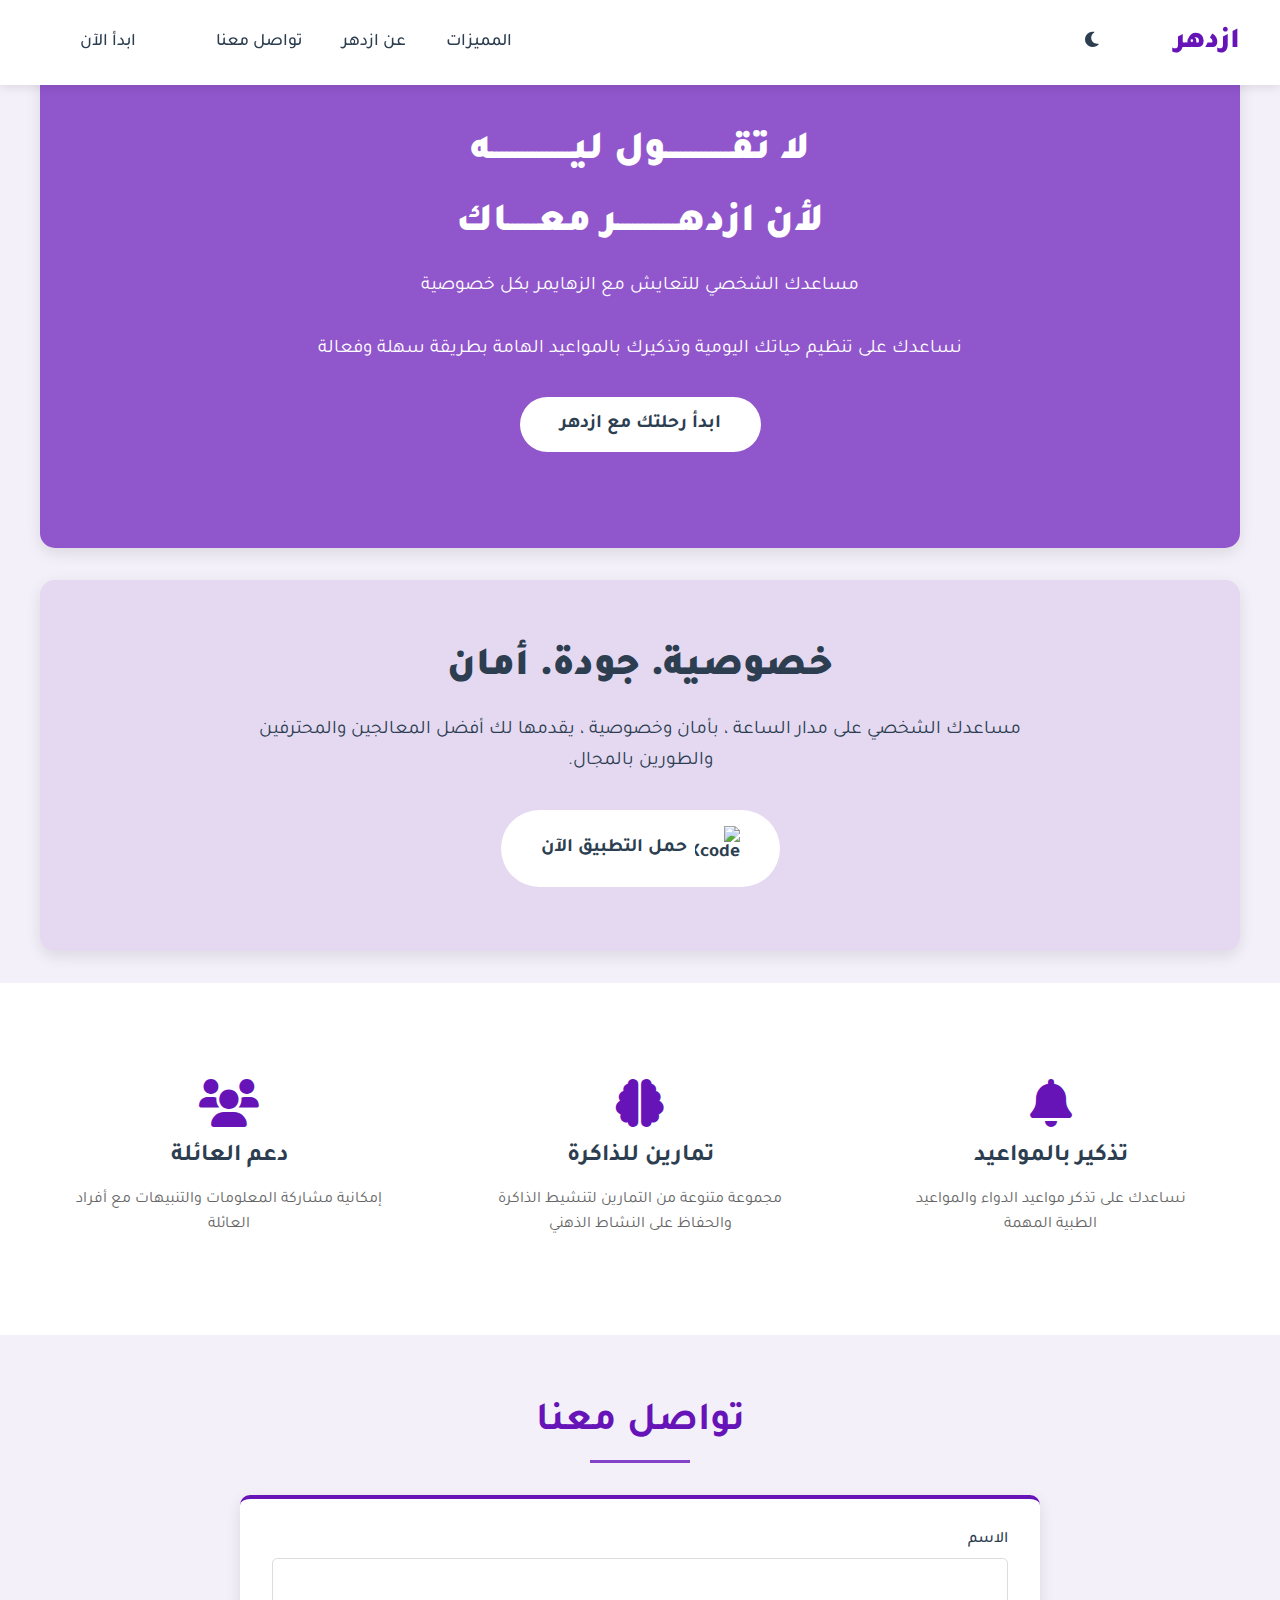
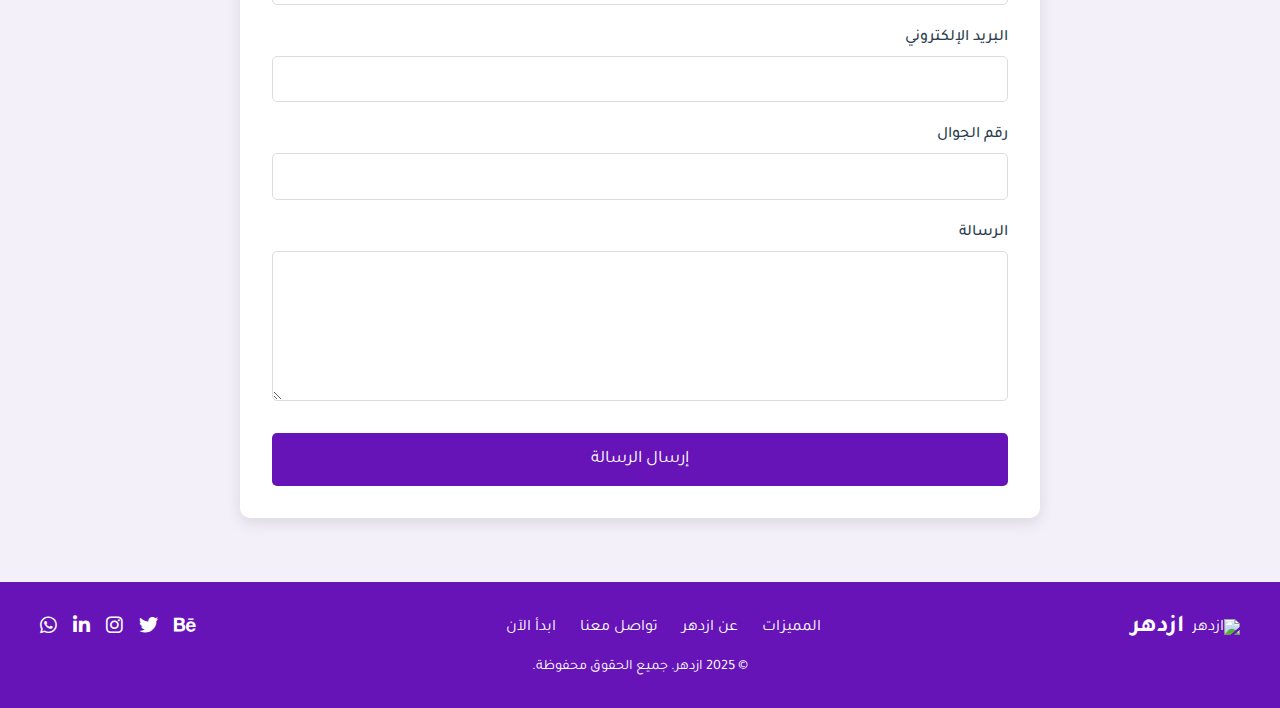
==== home.html @ 0219519a "Update home.html" ====
<!DOCTYPE html>
<html lang="ar" dir="rtl">
<head>
    <meta charset="UTF-8">
    <meta name="viewport" content="width=device-width, initial-scale=1.0">
    <title>ازدهر - مساعد شخصي للأشخاص المصابين بالزهايمر</title>
    <link href="https://fonts.googleapis.com/css2?family=Tajawal:wght@400;500;700;900&display=swap" rel="stylesheet">
    <link rel="stylesheet" href="https://cdnjs.cloudflare.com/ajax/libs/font-awesome/6.0.0/css/all.min.css">
    <style>
        :root {
            --primary-color: #6614b8;
            --secondary-color: #8442c9;
            --tertiary-color: #4b0f8c;
            --text-color: #2C3E50;
            --light-bg: #f4f0f9;
            --white: #FFFFFF;
        }

        [data-theme="dark"] {
            --text-color: #e1e1e1;
            --light-bg: #1a1a1a;
            --white: #2d2d2d;
        }

        [data-theme="dark"] .hero {
            color: #FFFFFF;
        }

        [data-theme="dark"] .hero h1,
        [data-theme="dark"] .hero p {
            color: #FFFFFF;
        }

        [data-theme="dark"] .hero .cta-button {
            background: #FFFFFF;
            color: var(--primary-color);
        }

        [data-theme="dark"] .hero .cta-button:hover {
            background: var(--primary-color);
            color: #FFFFFF;
        }

        * {
            margin: 0;
            padding: 0;
            box-sizing: border-box;
            font-family: 'Tajawal', sans-serif;
        }

        body {
            background-color: var(--light-bg);
            color: var(--text-color);
        }

        .navbar {
            background: var(--white);
            padding: 1rem 2rem;
            box-shadow: 0 2px 10px rgba(0,0,0,0.1);
            position: fixed;
            width: 100%;
            top: 0;
            z-index: 1000;
        }

        .nav-content {
            max-width: 1200px;
            margin: 0 auto;
            display: flex;
            justify-content: space-between;
            align-items: center;
            gap: 2rem;
        }

        .logo {
            font-size: 1.8rem;
            font-weight: 900;
            color: var(--primary-color);
        }

        .nav-links {
            display: flex;
            align-items: center;
            gap: 2.5rem;
            margin-right: auto; /* يدفع العناصر للجهة اليمنى */
        }

        .nav-links a {
            color: var(--text-color);
            text-decoration: none;
            font-weight: 500;
            font-size: 1.1rem;
            transition: color 0.3s ease;
        }

        .nav-links a:hover {
            color: var(--primary-color);
        }

        .hero {
            margin-top: 80px;
            background: linear-gradient(rgba(102, 20, 184, 0.7), rgba(102, 20, 184, 0.7)), url('https://qafilah.com/ar/wp-content/uploads/2015/11/aziz-bagshi-9.jpg'); /* استبدل الرابط برابط الصورة المناسبة */
            background-size: cover;
            background-position: center;
            padding: 6rem 2rem;
            text-align: center;
            color: var(--white);
            border-radius: 15px;
            box-shadow: 0 5px 15px rgba(0, 0, 0, 0.1);
            max-width: 1200px; /* تم تغييرها من 800px */
            margin: 2rem auto;
        }

        .hero-content {
            max-width: 800px;
            margin: 0 auto;
        }

        .hero h1 {
            font-size: 2.5rem;
            font-weight: 900;
            margin-bottom: 1.5rem;
        }

        .hero p {
            font-size: 1.2rem;
            margin-bottom: 2rem;
            line-height: 1.6;
        }

        .cta-button {
            background: var(--white);
            color: var(--primary-color);
            padding: 1rem 2.5rem;
            border-radius: 50px;
            text-decoration: none;
            font-weight: 700;
            font-size: 1.2rem;
            transition: all 0.3s ease;
            display: inline-block;
        }

        .cta-button:hover {
            background: var(--primary-color);
            color: var(--white);
            transform: translateY(-3px);
            box-shadow: 0 5px 15px rgba(102, 20, 184, 0.3);
        }

        .features {
            padding: 4rem 2rem;
            background: var(--white);
        }

        .features-grid {
            max-width: 1200px;
            margin: 0 auto;
            display: grid;
            grid-template-columns: repeat(auto-fit, minmax(300px, 1fr));
            gap: 2rem;
        }

        .feature-card {
            text-align: center;
            padding: 2rem;
            border-radius: 10px;
            transition: all 0.3s ease;
        }

        .feature-card:hover {
            transform: translateY(-5px);
            box-shadow: 0 5px 15px rgba(102, 20, 184, 0.2);
        }

        .feature-card i {
            font-size: 3rem;
            color: var(--primary-color);
            margin-bottom: 1rem;
        }

        .feature-card h3 {
            font-size: 1.5rem;
            margin-bottom: 1rem;
            color: var (--text-color);
        }

        .feature-card p {
            color: #666;
            line-height: 1.6;
        }

        @media (max-width: 768px) {
            .hero h1 {
                font-size: 2.5rem;
            }
            
            .nav-links {
                display: none;
            }
        }

        /* تحسين التجاوب مع الأجهزة */
        @media (max-width: 768px) {
            .hero h1 {
                font-size: 2rem;
            }
            
            .hero p {
                font-size: 1.2rem;
            }

            .nav-links {
                position: fixed;
                top: 70px;
                right: -100%;
                background: var(--white);
                width: 100%;
                height: auto;
                flex-direction: column;
                padding: 2rem;
                text-align: center;
                transition: 0.3s;
                box-shadow: 0 2px 10px rgba(0,0,0,0.1);
            }

            .nav-links.active {
                right: 0;
            }

            .menu-toggle {
                display: block;
                font-size: 1.5rem;
                cursor: pointer;
            }

            .features-grid {
                grid-template-columns: 1fr;
                padding: 1rem;
            }

            .contact-form {
                width: 95%;
                margin: 0 auto;
            }
        }

        /* إضافة قسم التواصل */
        .contact {
            padding: 4rem 2rem;
            background: var(--light-bg);
        }

        .contact-container {
            max-width: 800px;
            margin: 0 auto;
            text-align: center;
        }

        .section-title {
            font-size: 2.5rem;
            color: var(--primary-color);
            margin-bottom: 2rem;
            position: relative;
            padding-bottom: 1rem;
        }

        .section-title::after {
            content: '';
            position: absolute;
            bottom: 0;
            left: 50%;
            transform: translateX(-50%);
            width: 100px;
            height: 3px;
            background: var(--secondary-color);
        }

        .contact-form {
            background: var(--white);
            padding: 2rem;
            border-radius: 10px;
            box-shadow: 0 5px 15px rgba(0,0,0,0.1);
            border-top: 4px solid var(--primary-color);
        }

        .form-group {
            margin-bottom: 1.5rem;
            text-align: right;
        }

        .form-group label {
            display: block;
            margin-bottom: 0.5rem;
            color: var(--text-color);
            font-weight: 500;
        }

        .form-group input,
        .form-group textarea {
            width: 100%;
            padding: 0.8rem;
            border: 1px solid #ddd;
            border-radius: 5px;
            font-family: 'Tajawal', sans-serif;
            font-size: 1rem;
        }

        .form-group textarea {
            height: 150px;
            resize: vertical;
        }

        .form-group input:focus,
        .form-group textarea:focus {
            border-color: var(--primary-color);
            box-shadow: 0 0 0 2px rgba(102, 20, 184, 0.1);
        }

        .submit-btn {
            background: var(--primary-color);
            color: var(--white);
            padding: 1rem 2rem;
            border: none;
            border-radius: 5px;
            font-size: 1.1rem;
            cursor: pointer;
            transition: all 0.3s ease;
            width: 100%;
        }

        .submit-btn:hover {
            background: var(--secondary-color);
            transform: translateY(-2px);
        }

        .menu-toggle {
            display: none; /* إخفاء زر القائمة في الشاشات الكبيرة */
        }

        /* تحسين التجاوب مع الأجهزة المحمولة */
        @media (max-width: 768px) {
            .menu-toggle {
                display: block;
                font-size: 1.8rem;
                color: var(--primary-color);
                cursor: pointer;
                padding: 0.5rem;
            }

            .nav-links {
                display: flex; /* تغيير من none إلى flex */
                position: fixed;
                top: 70px;
                right: -100%;
                background: var(--white);
                width: 100%;
                height: auto;
                flex-direction: column;
                padding: 2rem;
                gap: 1.5rem;
                text-align: center;
                transition: 0.3s ease-in-out;
                box-shadow: 0 2px 10px rgba(0,0,0,0.1);
            }

            .nav-links.active {
                right: 0;
            }

            .nav-links a {
                display: block;
                padding: 0.8rem;
                font-size: 1.1rem;
            }

            .nav-links .cta-button {
                margin-top: 1rem;
                display: inline-block;
                background: var(--primary-color);
                color: var(--white);
            }

            .nav-links .cta-button:hover {
                background: var(--secondary-color);
            }

            .menu-toggle {
                color: var(--primary-color);
            }
        }

        .theme-toggle {
            margin-right: 2rem;
            cursor: pointer;
            padding: 0.5rem;
            font-size: 1.1rem;
            color: var(--text-color);
            transition: transform 0.3s ease;
        }

        .theme-toggle:hover {
            transform: scale(1.1);
        }

        .theme-toggle i {
            transition: color 0.3s ease;
        }

        [data-theme="dark"] .theme-toggle i.fa-moon {
            color: #ffd700;
        }

        .footer-section {
            background: #6614b8;
            color: #ffffff;
            padding: 2rem 0;
        }

        .footer-section .container {
            max-width: 1200px;
            margin: 0 auto;
            display: flex;
            flex-direction: column;
            align-items: center;
        }

        .footer-content {
            display: flex;
            justify-content: space-between;
            align-items: center;
            width: 100%;
            margin-bottom: 1rem;
            flex-wrap: wrap;
        }

        .footer-logo {
            display: flex;
            align-items: center;
            gap: 0.5rem;
        }

        .footer-logo img {
            max-width: 50px;
        }

        .footer-logo span {
            font-size: 1.5rem;
            font-weight: bold;
            color: #ffffff;
        }

        .footer-links {
            display: flex;
            gap: 1.5rem;
            flex-wrap: wrap;
            justify-content: center;
        }

        .footer-links a {
            color: #ffffff;
            text-decoration: none;
            transition: color 0.3s ease;
        }

        .footer-links a:hover {
            color: #2C3E50;
        }

        .footer-social {
            display: flex;
            gap: 1rem;
        }

        .footer-social a {
            color: #ffffff;
            font-size: 1.2rem;
            transition: color 0.3s ease;
        }

        .footer-social a:hover {
            color: #2C3E50;
        }

        .footer-bottom {
            text-align: center;
            font-size: 0.9rem;
        }

        @media (max-width: 768px) {
            .footer-content {
                flex-direction: column;
                align-items: center;
            }

            .footer-links {
                margin-top: 1rem;
            }

            .footer-social {
                margin-top: 1rem;
            }
        }

        .highlight {
            background: rgba(102, 20, 184, 0.1); /* لون شبه شفاف أكثر */
            color: var(--text-color); /* تغيير لون النص إلى الأسود */
            padding: 4rem 2rem;
            text-align: center;
            margin: 2rem auto;
            border-radius: 15px;
            box-shadow: 0 5px 15px rgba(0, 0, 0, 0.1);
            max-width: 1200px; /* تم تغييرها من 800px */
        }

        .highlight-content {
            max-width: 800px;
            margin: 0 auto;
        }

        .highlight h1 {
            font-size: 2.5rem;
            font-weight: 900;
            margin-bottom: 1.5rem;
        }

        .highlight p {
            font-size: 1.2rem;
            margin-bottom: 2rem;
            line-height: 1.6;
        }

        .cta-button {
            background: var(--white);
            color: var(--text-color); /* تغيير لون النص إلى الأسود */
            padding: 1rem 2.5rem;
            border-radius: 50px;
            text-decoration: none;
            font-weight: 700;
            font-size: 1.2rem;
            transition: all 0.3s ease;
            display: inline-flex;
            align-items: center;
        }

        .cta-button img {
            margin-left: 8px; /* تغيير من margin-right إلى margin-left */
        }

        .cta-button:hover {
            background: var(--secondary-color);
            color: var(--white);
            transform: translateY(-3px);
            box-shadow: 0 5px 15px rgba(132, 66, 201, 0.3);
        }

        @media (max-width: 768px) {
            .highlight h1 {
                font-size: 2rem;
            }

            .highlight p {
                font-size: 1rem;
            }
        }
    </style>
</head>
<body>
    <nav class="navbar">
        <div class="nav-content">
            <div class="logo">ازدهر</div>
            <div class="theme-toggle">
                <i class="fas fa-moon"></i>
            </div>
            <div class="menu-toggle">
                <i class="fas fa-bars"></i>
            </div>
            <div class="nav-links">
                <a href="#features">المميزات</a>
                <a href="#about">عن ازدهر</a>
                <a href="#contact">تواصل معنا</a>
                <a href="index.html" class="cta-button">ابدأ الآن</a>
            </div>
        </div>
    </nav>

    <section class="hero">
        <div class="hero-content">
            <h1>لا تقـــــــــــــول ليــــــــــــــــه</h1>
            <h1>لأن ازدهــــــــــــر معــــــاك</h1>
            <p>مساعدك الشخصي للتعايش مع الزهايمر بكل خصوصية</p>
            <p>نساعدك على تنظيم حياتك اليومية وتذكيرك بالمواعيد الهامة بطريقة سهلة وفعالة</p>
            <a href="index.html" class="cta-button">ابدأ رحلتك مع ازدهر</a>
        </div>
    </section>

    <section class="highlight">
        <div class="highlight-content">
            <h1>خصوصية. جودة. أمان</h1>
            <p>مساعدك الشخصي على مدار الساعة ، بأمان وخصوصية ، يقدمها لك أفضل المعالجين والمحترفين والطورين بالمجال.</p>
            <a href="https://github.com/yasser15i" class="cta-button">
                <img src="https://images.sftcdn.net/images/t_app-icon-m/p/a0dd6f9a-9b26-11e6-b626-00163ec9f5fa/3571981236/xcode-icon.png" alt="Xcode" style="width: 45px; height: 45px; vertical-align: middle; margin-left: 8px;">
                حمل التطبيق الآن
            </a>
        </div>
    </section>

    <section class="features" id="features">
        <div class="features-grid">
            <div class="feature-card">
                <i class="fas fa-bell"></i>
                <h3>تذكير بالمواعيد</h3>
                <p>نساعدك على تذكر مواعيد الدواء والمواعيد الطبية المهمة</p>
            </div>
            <div class="feature-card">
                <i class="fas fa-brain"></i>
                <h3>تمارين للذاكرة</h3>
                <p>مجموعة متنوعة من التمارين لتنشيط الذاكرة والحفاظ على النشاط الذهني</p>
            </div>
            <div class="feature-card">
                <i class="fas fa-users"></i>
                <h3>دعم العائلة</h3>
                <p>إمكانية مشاركة المعلومات والتنبيهات مع أفراد العائلة</p>
            </div>
        </div>
    </section>

    <section class="contact" id="contact">
        <div class="contact-container">
            <h2 class="section-title">تواصل معنا</h2>
            <form class="contact-form">
                <div class="form-group">
                    <label for="name">الاسم</label>
                    <input type="text" id="name" name="name" required>
                </div>
                <div class="form-group">
                    <label for="email">البريد الإلكتروني</label>
                    <input type="email" id="email" name="email" required>
                </div>
                <div class="form-group">
                    <label for="phone">رقم الجوال</label>
                    <input type="tel" id="phone" name="phone" required>
                </div>
                <div class="form-group">
                    <label for="message">الرسالة</label>
                    <textarea id="message" name="message" required></textarea>
                </div>
                <button type="submit" class="submit-btn">إرسال الرسالة</button>
            </form>
        </div>
    </section>

    <footer class="footer-section">
        <div class="container">
            <div class="footer-content">
                <div class="footer-logo">
                    <img src="https://labayh.net/ar/wp-content/uploads/2020/12/logo.png" alt="ازدهر">
                    <span>ازدهر</span>
                </div>
                <div class="footer-links">
                    <a href="#features">المميزات</a>
                    <a href="#about">عن ازدهر</a>
                    <a href="#contact">تواصل معنا</a>
                    <a href="index.html">ابدأ الآن</a>
                </div>
                <div class="footer-social">
                    <a href="#"><i class="fab fa-behance"></i></a>
                    <a href="#"><i class="fab fa-twitter"></i></a> <!-- تأكد من استخدام الأيقونة الصحيحة -->
                    <a href="#"><i class="fab fa-instagram"></i></a>
                    <a href="#"><i class="fab fa-linkedin-in"></i></a>
                    <a href="#"><i class="fab fa-whatsapp"></i></a>
                </div>
            </div>
            <div class="footer-bottom">
                <p>&copy; 2025 ازدهر. جميع الحقوق محفوظة.</p>
            </div>
        </div>
    </footer>

    <script>
        const menuToggle = document.querySelector('.menu-toggle');
        const navLinks = document.querySelector('.nav-links');

        // تفعيل/إلغاء تفعيل القائمة عند النقر على الزر
        menuToggle.addEventListener('click', () => {
            navLinks.classList.toggle('active');
        });

        // إغلاق القائمة عند النقر على أي رابط
        document.querySelectorAll('.nav-links a').forEach(link => {
            link.addEventListener('click', () => {
                navLinks.classList.remove('active');
            });
        });

        // إغلاق القائمة عند التمرير
        window.addEventListener('scroll', () => {
            if (navLinks.classList.contains('active')) {
                navLinks.classList.remove('active');
            }
        });

        // إغلاق القائمة عند النقر خارجها
        document.addEventListener('click', (e) => {
            if (!navLinks.contains(e.target) && !menuToggle.contains(e.target)) {
                navLinks.classList.remove('active');
            }
        });

        // إضافة وظيفة تبديل الوضع المظلم
        const themeToggle = document.querySelector('.theme-toggle');
        const prefersDarkScheme = window.matchMedia('(prefers-color-scheme: dark)');
        
        // التحقق من وجود تفضيل مخزن
        const currentTheme = localStorage.getItem('theme');
        if (currentTheme) {
            document.documentElement.setAttribute('data-theme', currentTheme);
            if (currentTheme === 'dark') {
                themeToggle.innerHTML = '<i class="fas fa-moon"></i>';
            } else {
                themeToggle.innerHTML = '<i class="fas fa-sun"></i>';
            }
        }

        themeToggle.addEventListener('click', () => {
            let theme = document.documentElement.getAttribute('data-theme');
            if (theme === 'dark') {
                document.documentElement.setAttribute('data-theme', 'light');
                localStorage.setItem('theme', 'light');
                themeToggle.innerHTML = '<i class="fas fa-sun"></i>';
            } else {
                document.documentElement.setAttribute('data-theme', 'dark');
                localStorage.setItem('theme', 'dark');
                themeToggle.innerHTML = '<i class="fas fa-moon"></i>';
            }
        });
    </script>
</body>
</html>
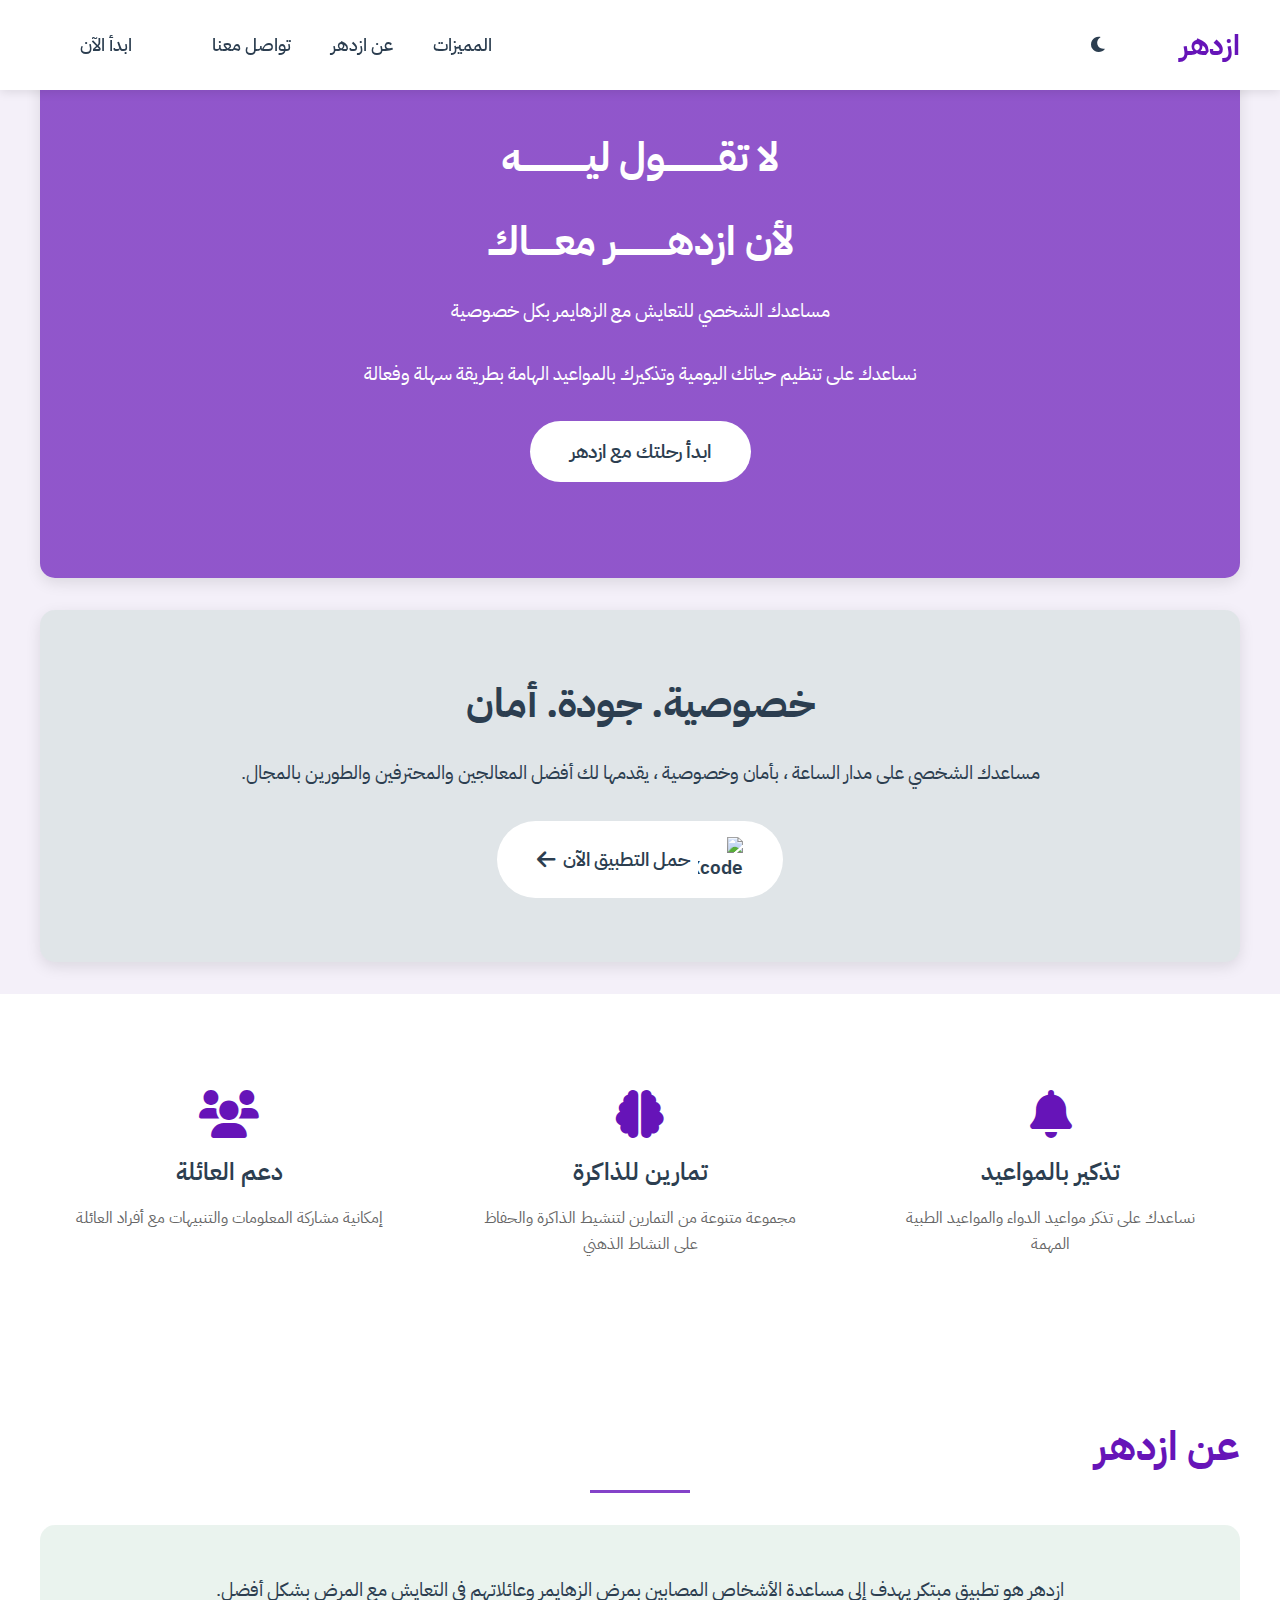
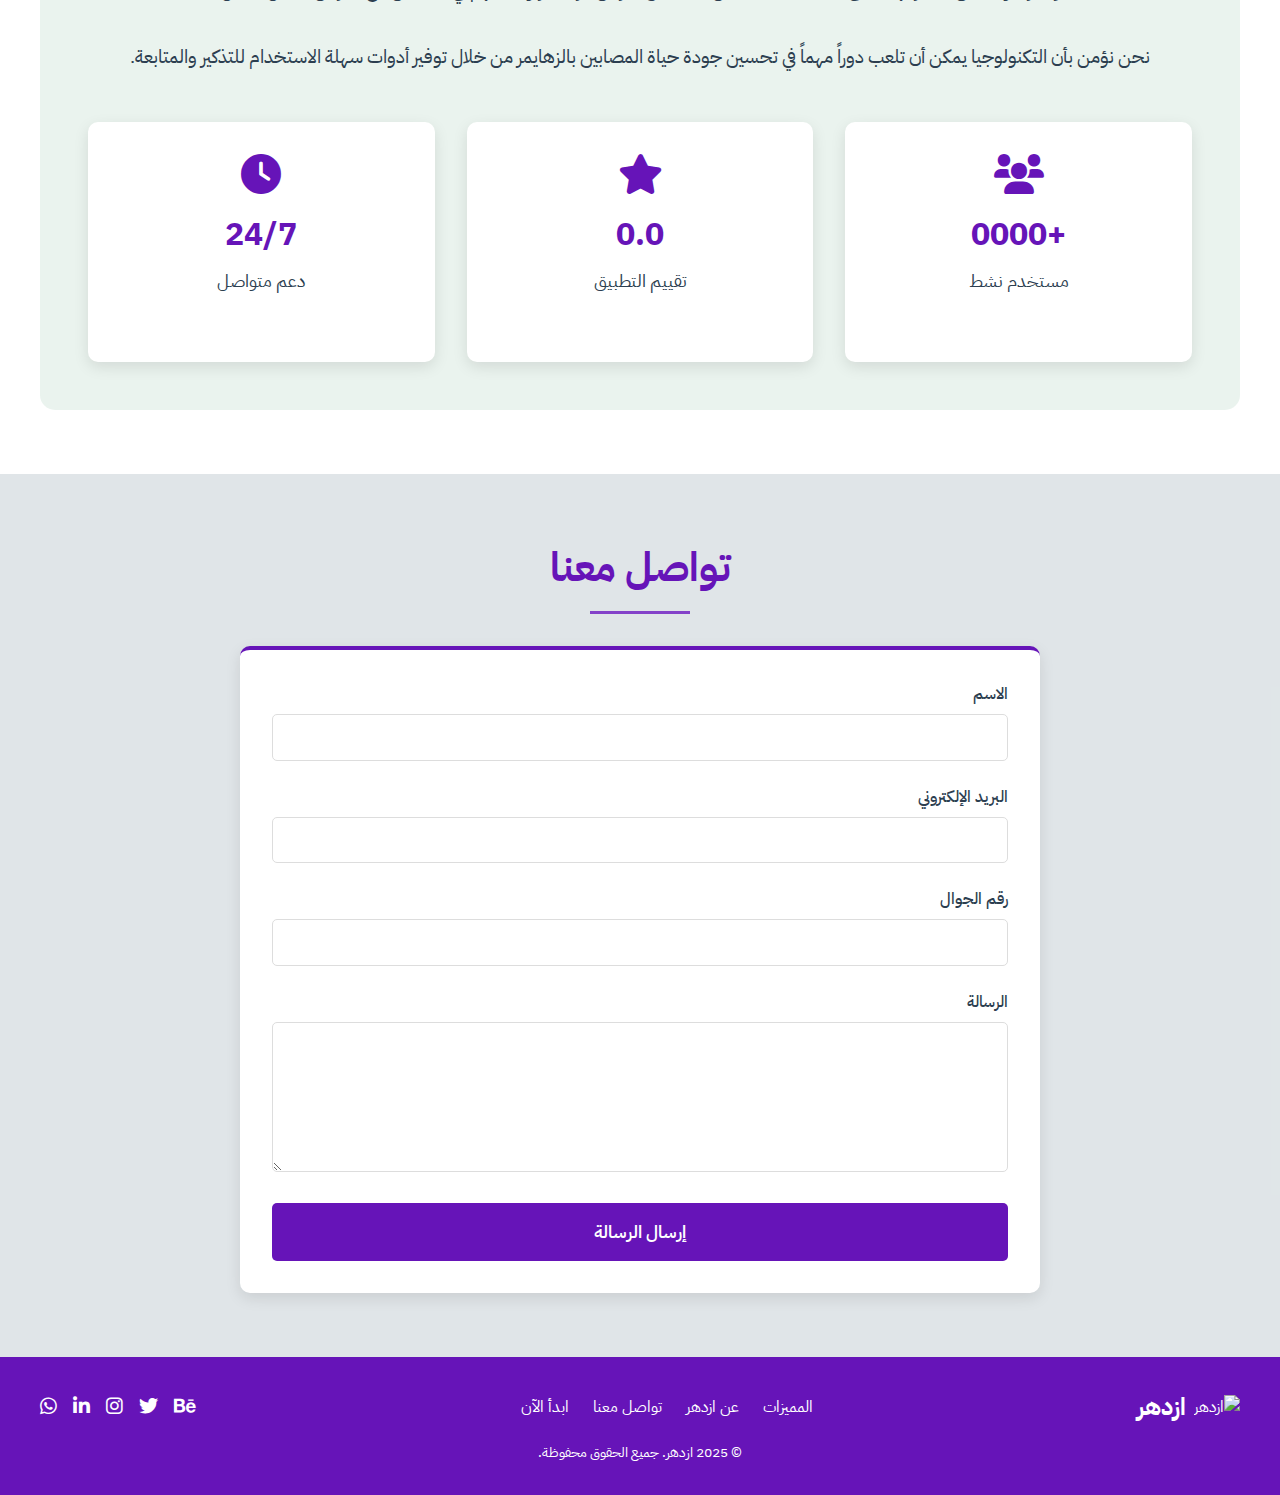
==== commit af9e84ef: "Update home.html" ====
--- a/home.html
+++ b/home.html
@@ -6,10 +6,11 @@
     <title>ازدهر - مساعد شخصي للأشخاص المصابين بالزهايمر</title>
     <link href="https://fonts.googleapis.com/css2?family=Tajawal:wght@400;500;700;900&display=swap" rel="stylesheet">
     <link rel="stylesheet" href="https://cdnjs.cloudflare.com/ajax/libs/font-awesome/6.0.0/css/all.min.css">
+    <link href="https://fonts.googleapis.com/css2?family=IBM+Plex+Sans+Arabic:wght@100;200;300;400;500;600;700&display=swap" rel="stylesheet">
     <style>
         :root {
-            --primary-color: #6614b8;
-            --secondary-color: #8442c9;
+            --primary-color: #6614b8; /* تغيير من #2E8B57 إلى البنفسجي */
+            --secondary-color: #8442c9; /* تغيير من #3CB371 إلى درجة أخرى من البنفسجي */
             --tertiary-color: #4b0f8c;
             --text-color: #2C3E50;
             --light-bg: #f4f0f9;
@@ -45,7 +46,7 @@
             margin: 0;
             padding: 0;
             box-sizing: border-box;
-            font-family: 'Tajawal', sans-serif;
+            font-family: 'IBM Plex Sans Arabic', sans-serif;
         }
 
         body {
@@ -74,7 +75,7 @@
 
         .logo {
             font-size: 1.8rem;
-            font-weight: 900;
+            font-weight: 700;
             color: var(--primary-color);
         }
 
@@ -118,7 +119,7 @@
 
         .hero h1 {
             font-size: 2.5rem;
-            font-weight: 900;
+            font-weight: 700;
             margin-bottom: 1.5rem;
         }
 
@@ -126,6 +127,7 @@
             font-size: 1.2rem;
             margin-bottom: 2rem;
             line-height: 1.6;
+            font-weight: 400;
         }
 
         .cta-button {
@@ -134,7 +136,7 @@
             padding: 1rem 2.5rem;
             border-radius: 50px;
             text-decoration: none;
-            font-weight: 700;
+            font-weight: 600;
             font-size: 1.2rem;
             transition: all 0.3s ease;
             display: inline-block;
@@ -169,7 +171,7 @@
 
         .feature-card:hover {
             transform: translateY(-5px);
-            box-shadow: 0 5px 15px rgba(102, 20, 184, 0.2);
+            box-shadow: 0 5px 15px rgba(46, 139, 87, 0.2);
         }
 
         .feature-card i {
@@ -182,11 +184,13 @@
             font-size: 1.5rem;
             margin-bottom: 1rem;
             color: var (--text-color);
+            font-weight: 600;
         }
 
         .feature-card p {
             color: #666;
             line-height: 1.6;
+            font-weight: 400;
         }
 
         @media (max-width: 768px) {
@@ -247,7 +251,14 @@
         /* إضافة قسم التواصل */
         .contact {
             padding: 4rem 2rem;
-            background: var(--light-bg);
+            background: rgba(102, 20, 184, 0.3); /* نفس درجة الشفافية المستخدمة في المربعات الأخرى */
+        }
+
+        /* التأكد من أن جميع المربعات الرئيسية تستخدم نفس درجة اللون */
+        .highlight,
+        .about-content,
+        .contact {
+            background: rgba(46, 139, 87, 0.1);
         }
 
         .contact-container {
@@ -262,6 +273,7 @@
             margin-bottom: 2rem;
             position: relative;
             padding-bottom: 1rem;
+            font-weight: 700;
         }
 
         .section-title::after {
@@ -326,6 +338,7 @@
             cursor: pointer;
             transition: all 0.3s ease;
             width: 100%;
+            font-weight: 600;
         }
 
         .submit-btn:hover {
@@ -445,7 +458,7 @@
 
         .footer-logo span {
             font-size: 1.5rem;
-            font-weight: bold;
+            font-weight: 700;
             color: #ffffff;
         }
 
@@ -460,6 +473,7 @@
             color: #ffffff;
             text-decoration: none;
             transition: color 0.3s ease;
+            font-weight: 400;
         }
 
         .footer-links a:hover {
@@ -502,7 +516,7 @@
         }
 
         .highlight {
-            background: rgba(102, 20, 184, 0.1); /* لون شبه شفاف أكثر */
+            background: rgba(46, 139, 87, 0.1); /* تغيير من rgba(102, 20, 184, 0.1) */
             color: var(--text-color); /* تغيير لون النص إلى الأسود */
             padding: 4rem 2rem;
             text-align: center;
@@ -527,6 +541,7 @@
             font-size: 1.2rem;
             margin-bottom: 2rem;
             line-height: 1.6;
+            font-weight: 400;
         }
 
         .cta-button {
@@ -535,7 +550,7 @@
             padding: 1rem 2.5rem;
             border-radius: 50px;
             text-decoration: none;
-            font-weight: 700;
+            font-weight: 600;
             font-size: 1.2rem;
             transition: all 0.3s ease;
             display: inline-flex;
@@ -560,6 +575,85 @@
 
             .highlight p {
                 font-size: 1rem;
+            }
+        }
+
+        .about {
+            padding: 4rem 2rem;
+            background: var(--white);
+        }
+
+        .about-container {
+            max-width: 1200px;
+            margin: 0 auto;
+        }
+
+        .about-content {
+            background: rgba(46, 139, 87, 0.1); /* تغيير من rgba(102, 20, 184, 0.1) */
+            padding: 3rem;
+            border-radius: 15px;
+            margin-top: 2rem;
+            text-align: center;
+        }
+
+        .about-text p {
+            font-size: 1.2rem;
+            line-height: 1.8;
+            margin-bottom: 2rem;
+            color: var(--text-color);
+            font-weight: 400;
+        }
+
+        .about-stats {
+            display: grid;
+            grid-template-columns: repeat(auto-fit, minmax(200px, 1fr));
+            gap: 2rem;
+            margin-top: 3rem;
+        }
+
+        .stat-item {
+            padding: 2rem;
+            background: var(--white);
+            border-radius: 10px;
+            box-shadow: 0 5px 15px rgba(0, 0, 0, 0.1);
+            transition: transform 0.3s ease;
+        }
+
+        .stat-item:hover {
+            transform: translateY(-5px);
+            box-shadow: 0 5px 15px rgba(46, 139, 87, 0.2);
+        }
+
+        .stat-item i {
+            font-size: 2.5rem;
+            color: var(--primary-color);
+            margin-bottom: 1rem;
+        }
+
+        .stat-item h3 {
+            font-size: 2rem;
+            color: var(--primary-color);
+            margin-bottom: 0.5rem;
+            font-weight: 700;
+        }
+
+        .stat-item p {
+            color: var(--text-color);
+            font-size: 1.1rem;
+            font-weight: 400;
+        }
+
+        @media (max-width: 768px) {
+            .about-content {
+                padding: 2rem;
+            }
+
+            .about-text p {
+                font-size: 1rem;
+            }
+
+            .stat-item {
+                padding: 1.5rem;
             }
         }
     </style>
@@ -600,6 +694,7 @@
             <a href="https://github.com/yasser15i" class="cta-button">
                 <img src="https://images.sftcdn.net/images/t_app-icon-m/p/a0dd6f9a-9b26-11e6-b626-00163ec9f5fa/3571981236/xcode-icon.png" alt="Xcode" style="width: 45px; height: 45px; vertical-align: middle; margin-left: 8px;">
                 حمل التطبيق الآن
+                <i class="fas fa-arrow-left" style="margin-right: 8px; font-size: 1.1em;"></i>
             </a>
         </div>
     </section>
@@ -620,6 +715,36 @@
                 <i class="fas fa-users"></i>
                 <h3>دعم العائلة</h3>
                 <p>إمكانية مشاركة المعلومات والتنبيهات مع أفراد العائلة</p>
+            </div>
+        </div>
+    </section>
+
+    <!-- إضافة قسم عن ازدهر -->
+    <section class="about" id="about">
+        <div class="about-container">
+            <h2 class="section-title">عن ازدهر</h2>
+            <div class="about-content">
+                <div class="about-text">
+                    <p>ازدهر هو تطبيق مبتكر يهدف إلى مساعدة الأشخاص المصابين بمرض الزهايمر وعائلاتهم في التعايش مع المرض بشكل أفضل.</p>
+                    <p>نحن نؤمن بأن التكنولوجيا يمكن أن تلعب دوراً مهماً في تحسين جودة حياة المصابين بالزهايمر من خلال توفير أدوات سهلة الاستخدام للتذكير والمتابعة.</p>
+                    <div class="about-stats">
+                        <div class="stat-item">
+                            <i class="fas fa-users"></i>
+                            <h3>+0000</h3>
+                            <p>مستخدم نشط</p>
+                        </div>
+                        <div class="stat-item">
+                            <i class="fas fa-star"></i>
+                            <h3>0.0</h3>
+                            <p>تقييم التطبيق</p>
+                        </div>
+                        <div class="stat-item">
+                            <i class="fas fa-clock"></i>
+                            <h3>24/7</h3>
+                            <p>دعم متواصل</p>
+                        </div>
+                    </div>
+                </div>
             </div>
         </div>
     </section>
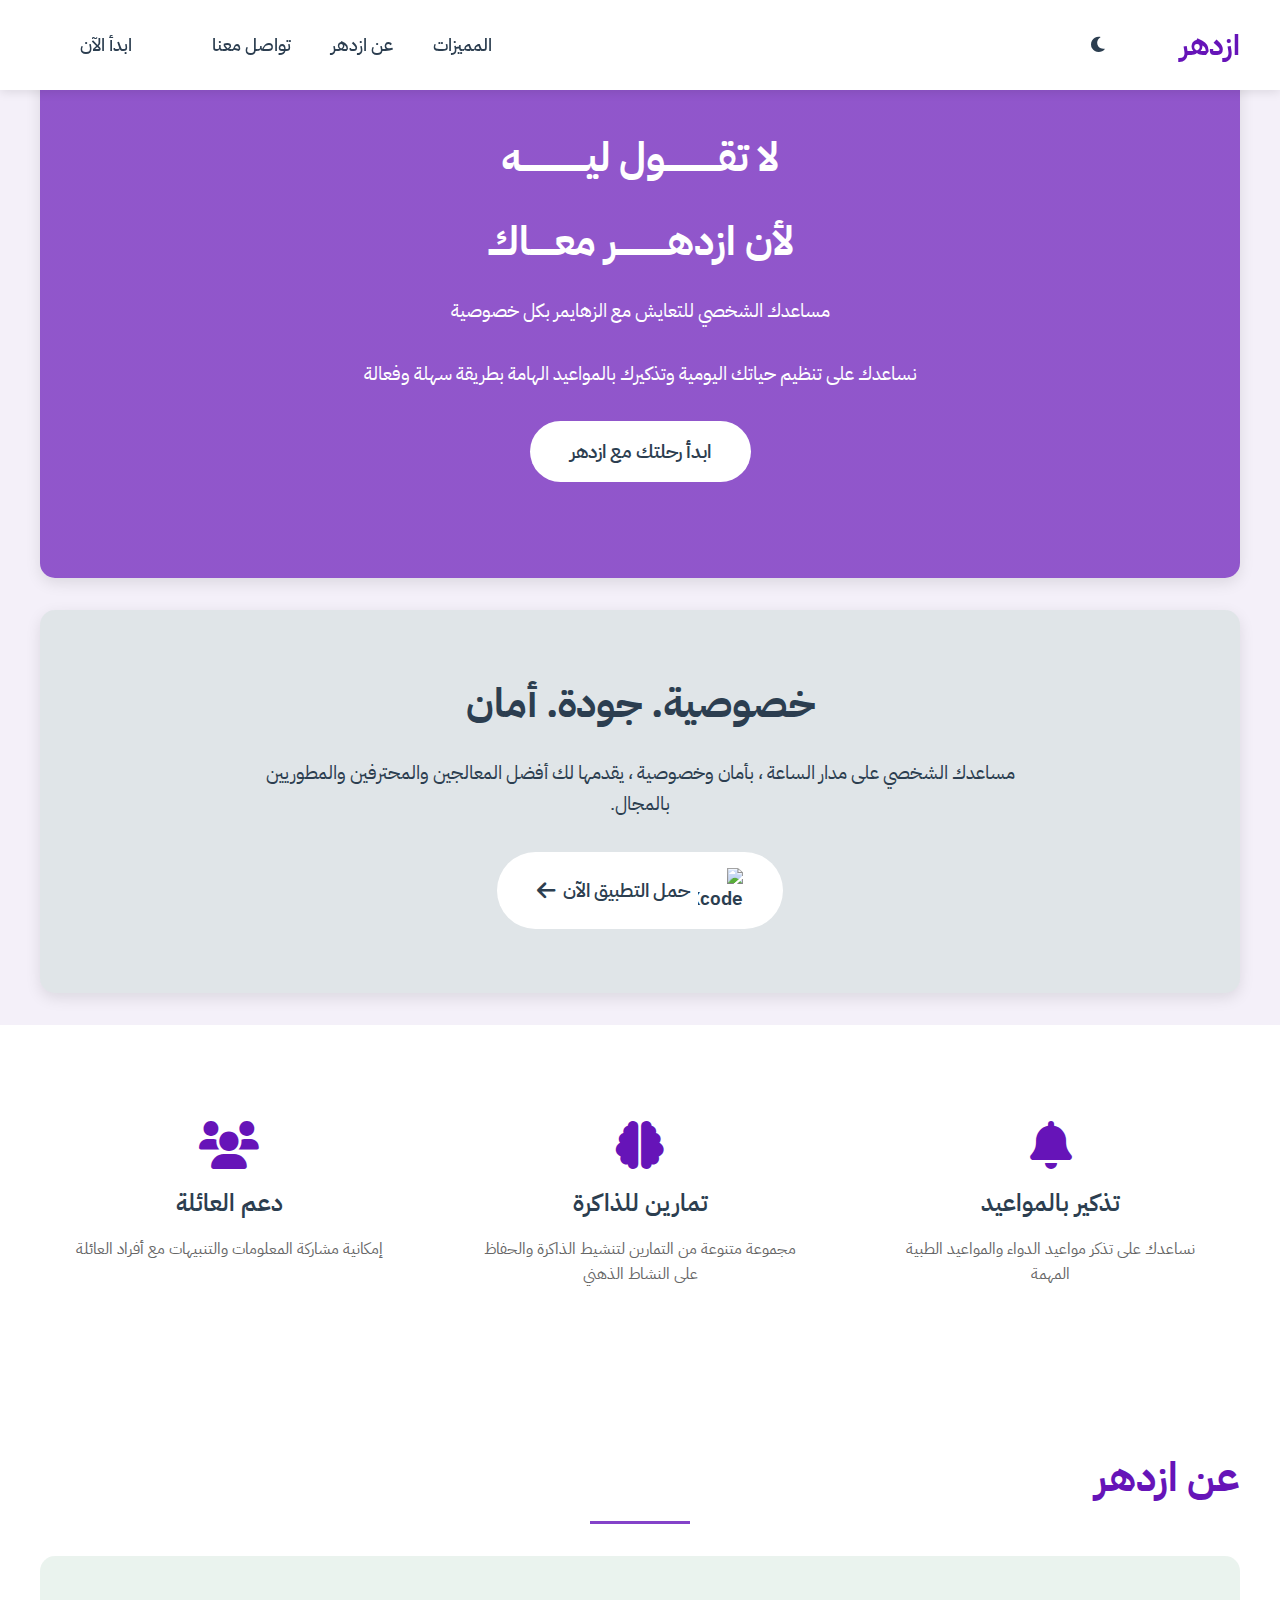
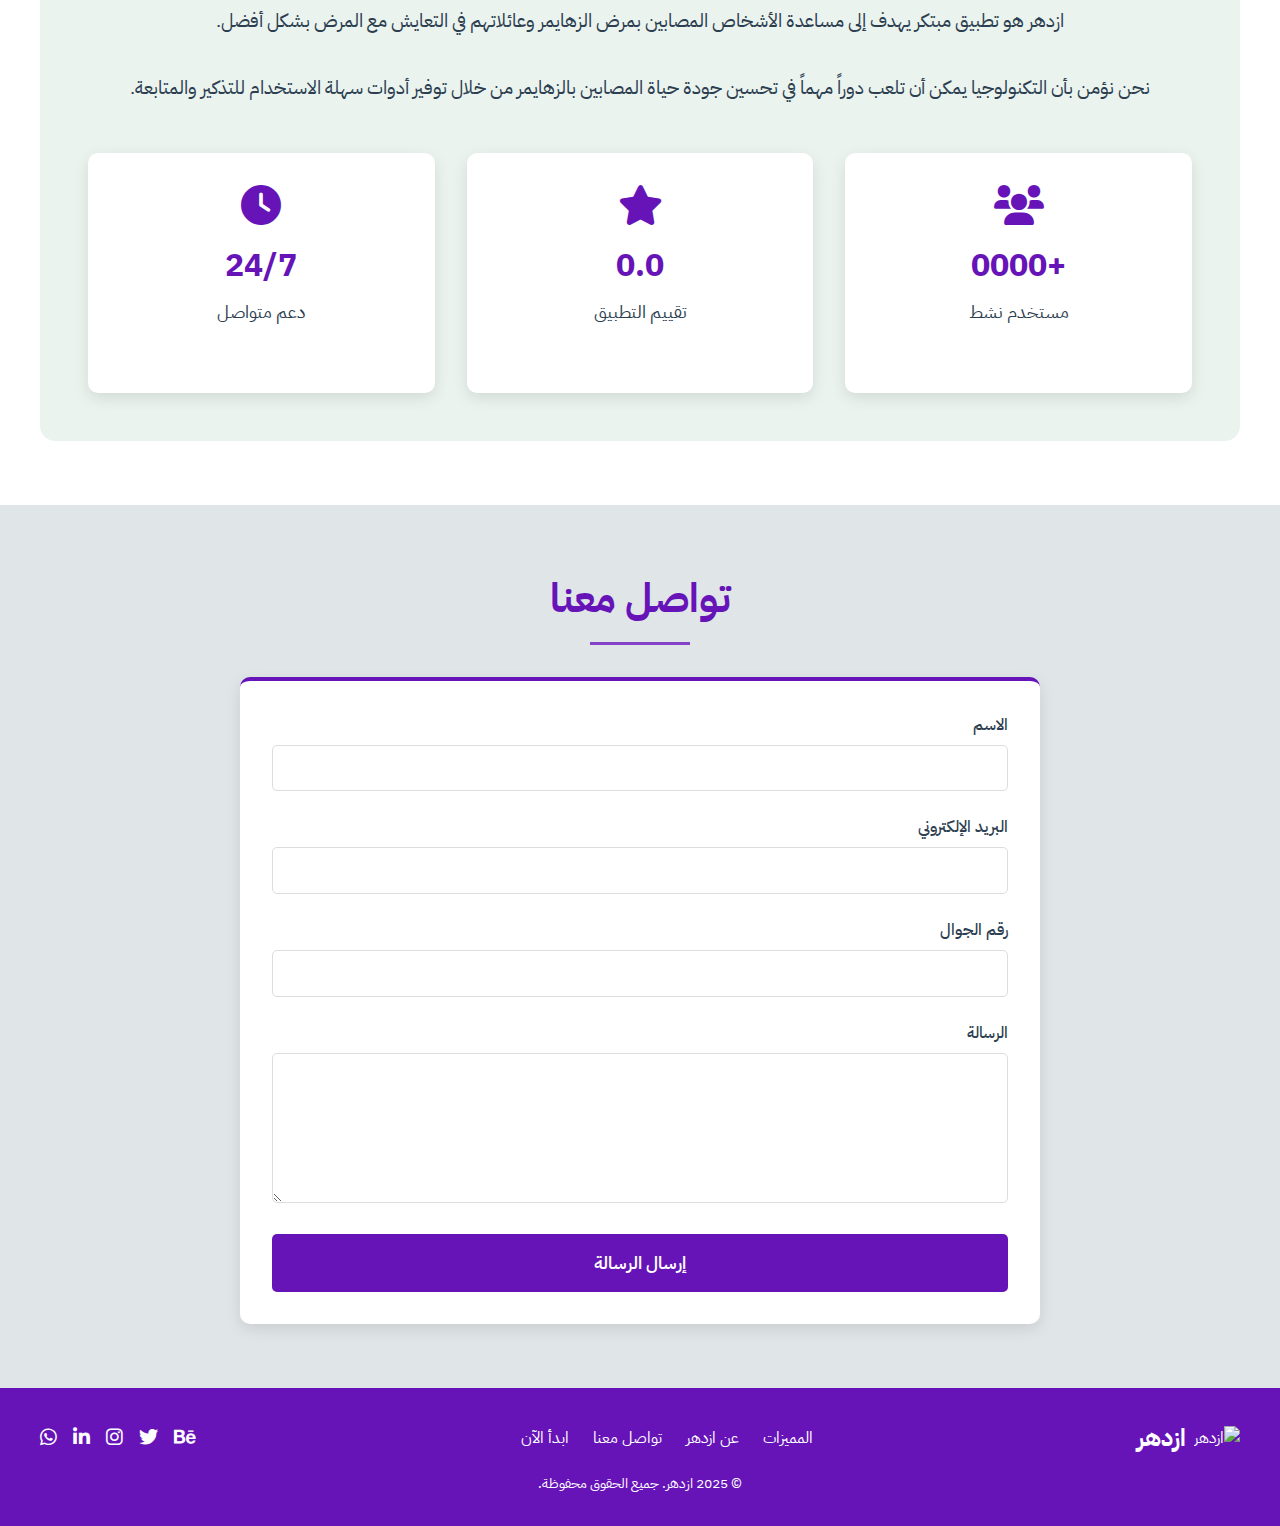
==== commit 5ddddb73: "Update home.html" ====
--- a/home.html
+++ b/home.html
@@ -690,7 +690,7 @@
     <section class="highlight">
         <div class="highlight-content">
             <h1>خصوصية. جودة. أمان</h1>
-            <p>مساعدك الشخصي على مدار الساعة ، بأمان وخصوصية ، يقدمها لك أفضل المعالجين والمحترفين والطورين بالمجال.</p>
+            <p>مساعدك الشخصي على مدار الساعة ، بأمان وخصوصية ، يقدمها لك أفضل المعالجين والمحترفين والمطوريين بالمجال.</p>
             <a href="https://github.com/yasser15i" class="cta-button">
                 <img src="https://images.sftcdn.net/images/t_app-icon-m/p/a0dd6f9a-9b26-11e6-b626-00163ec9f5fa/3571981236/xcode-icon.png" alt="Xcode" style="width: 45px; height: 45px; vertical-align: middle; margin-left: 8px;">
                 حمل التطبيق الآن
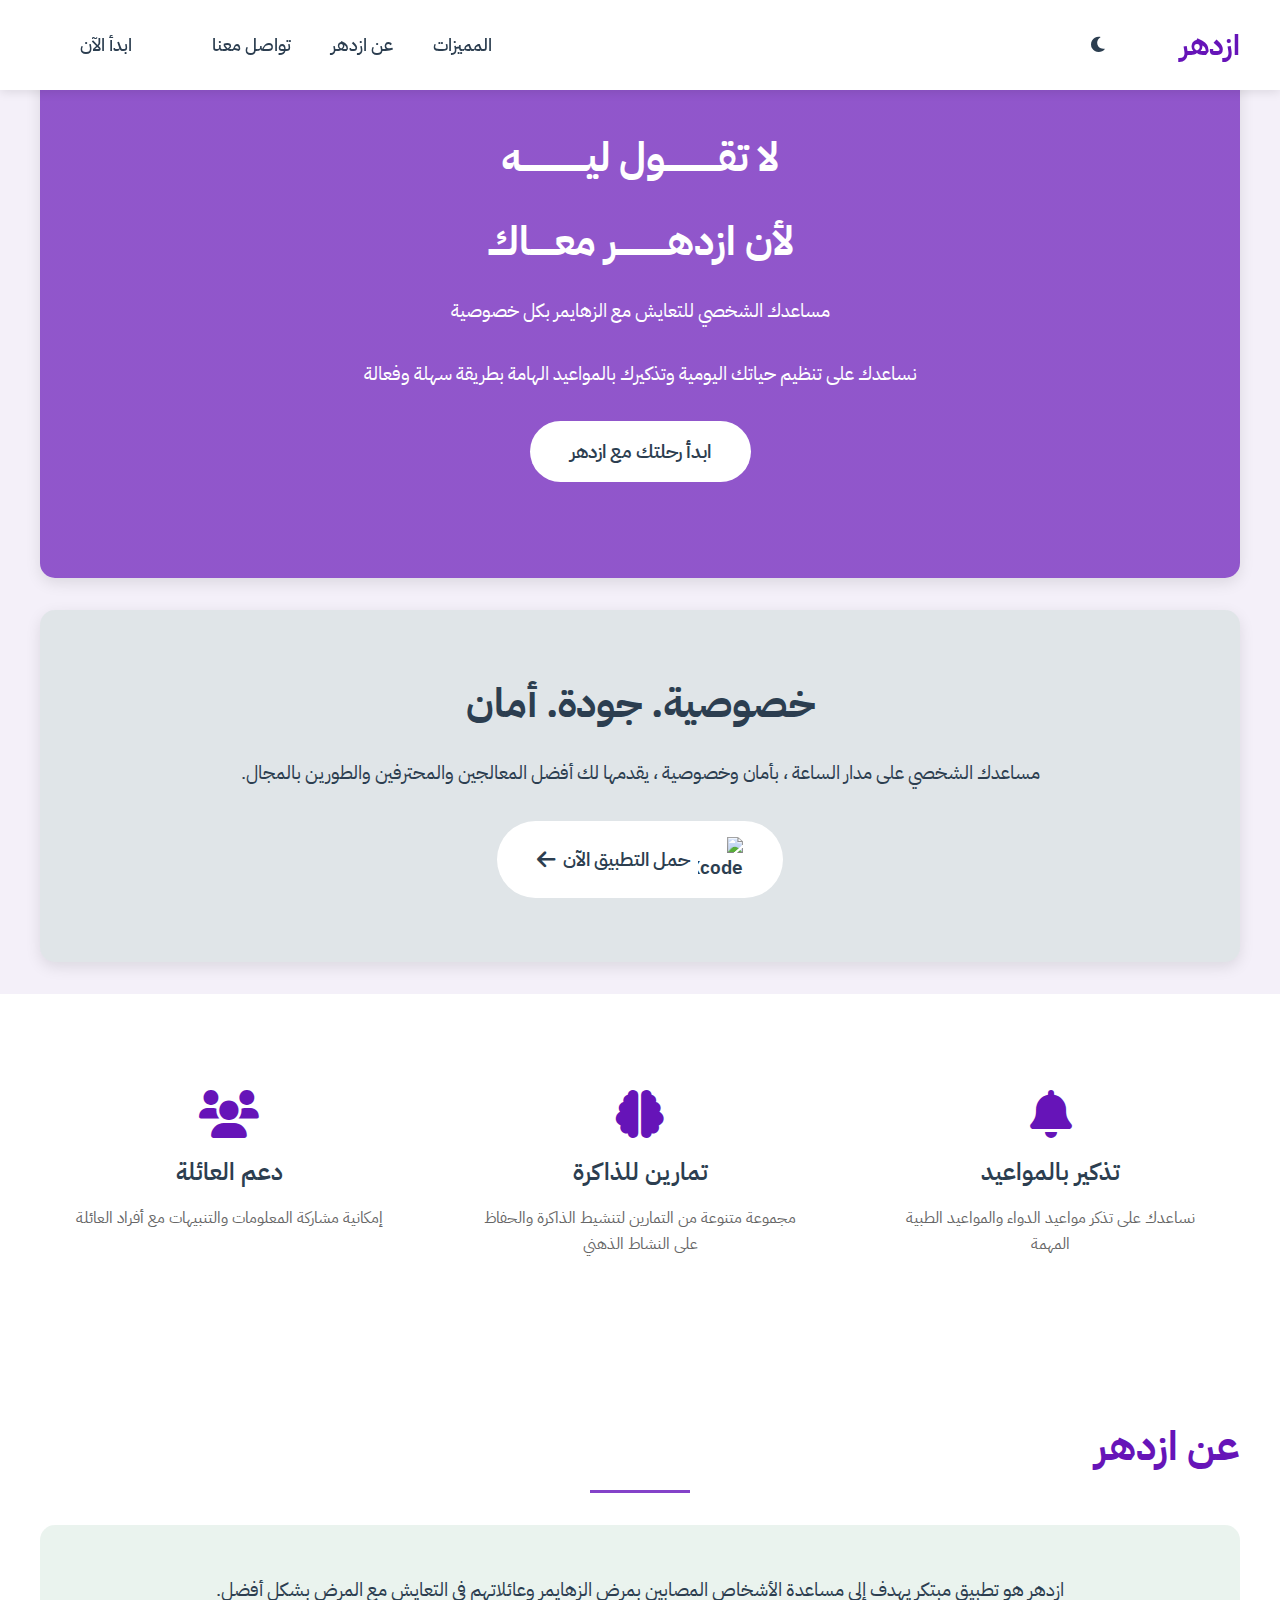
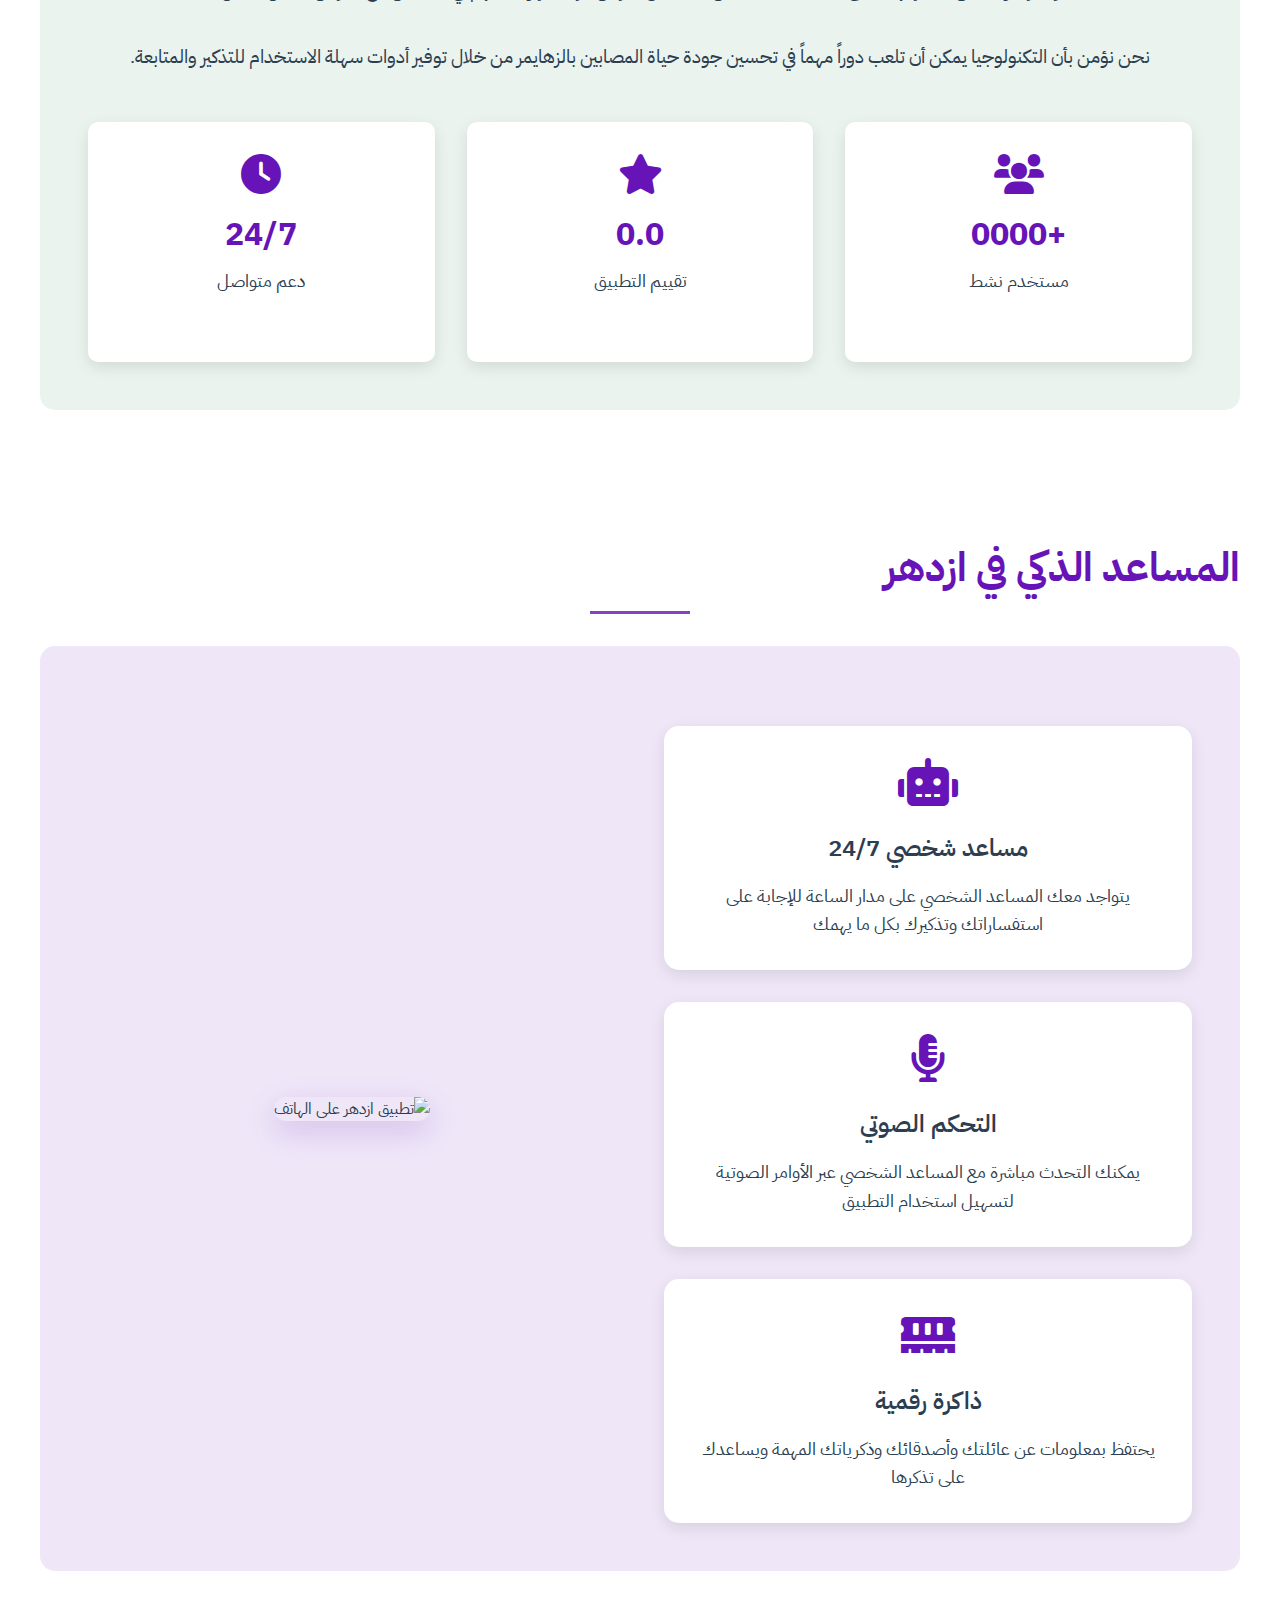
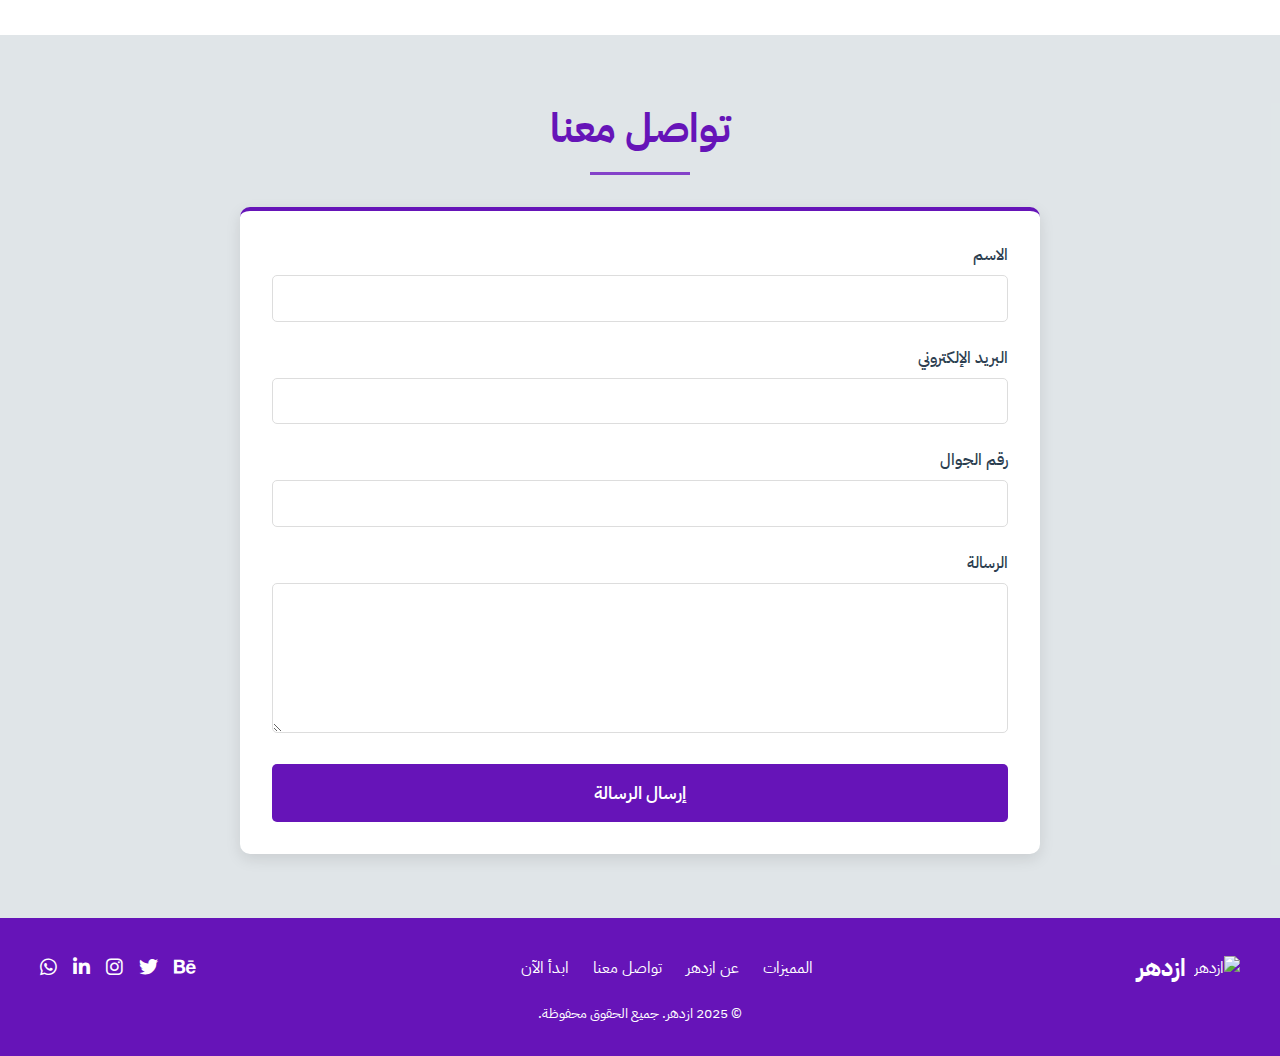
==== commit fc91c595: "Update home.html" ====
--- a/home.html
+++ b/home.html
@@ -653,6 +653,117 @@
             }
 
             .stat-item {
+                padding: 1.5rem;
+            }
+        }
+
+        .ai-assistant {
+            padding: 4rem 2rem;
+            background: var(--white);
+        }
+
+        .ai-container {
+            max-width: 1200px;
+            margin: 0 auto;
+        }
+
+        .ai-content {
+            background: rgba(102, 20, 184, 0.1);
+            padding: 3rem;
+            border-radius: 15px;
+            margin-top: 2rem;
+            display: grid;
+            grid-template-columns: 1fr 1fr;
+            gap: 3rem;
+            align-items: center;
+        }
+
+        .ai-text {
+            flex: 1;
+        }
+
+        .ai-image {
+            flex: 1;
+            display: flex;
+            justify-content: center;
+            align-items: center;
+            position: relative;
+        }
+
+        .ai-image img {
+            max-width: 100%;
+            height: auto;
+            border-radius: 15px;
+            box-shadow: 0 10px 30px rgba(102, 20, 184, 0.2);
+            /* إزالة الأنيميشن */
+            /* animation: float 3s ease-in-out infinite; */
+        }
+
+        @media (max-width: 968px) {
+            .ai-content {
+                grid-template-columns: 1fr;
+            }
+            
+            .ai-image {
+                order: -1;
+                margin-bottom: 2rem;
+            }
+            
+            .ai-image img {
+                max-width: 80%;
+            }
+        }
+
+        .ai-features {
+            display: grid;
+            grid-template-columns: repeat(auto-fit, minmax(300px, 1fr));
+            gap: 2rem;
+            margin-top: 2rem;
+        }
+
+        .ai-feature-card {
+            background: var(--white);
+            padding: 2rem;
+            border-radius: 15px;
+            text-align: center;
+            transition: all 0.3s ease;
+            box-shadow: 0 5px 15px rgba(0, 0, 0, 0.1);
+        }
+
+        .ai-feature-card:hover {
+            transform: translateY(-10px);
+            box-shadow: 0 15px 30px rgba(102, 20, 184, 0.2);
+        }
+
+        .ai-feature-card i {
+            font-size: 3rem;
+            color: var(--primary-color);
+            margin-bottom: 1.5rem;
+        }
+
+        .ai-feature-card h3 {
+            font-size: 1.5rem;
+            color: var(--text-color);
+            margin-bottom: 1rem;
+            font-weight: 600;
+        }
+
+        .ai-feature-card p {
+            color: var(--text-color);
+            line-height: 1.6;
+            font-size: 1.1rem;
+        }
+
+        @media (max-width: 768px) {
+            .ai-content {
+                padding: 1.5rem;
+            }
+            
+            .ai-features {
+                grid-template-columns: 1fr;
+            }
+            
+            .ai-feature-card {
                 padding: 1.5rem;
             }
         }
@@ -690,7 +801,7 @@
     <section class="highlight">
         <div class="highlight-content">
             <h1>خصوصية. جودة. أمان</h1>
-            <p>مساعدك الشخصي على مدار الساعة ، بأمان وخصوصية ، يقدمها لك أفضل المعالجين والمحترفين والمطوريين بالمجال.</p>
+            <p>مساعدك الشخصي على مدار الساعة ، بأمان وخصوصية ، يقدمها لك أفضل المعالجين والمحترفين والطورين بالمجال.</p>
             <a href="https://github.com/yasser15i" class="cta-button">
                 <img src="https://images.sftcdn.net/images/t_app-icon-m/p/a0dd6f9a-9b26-11e6-b626-00163ec9f5fa/3571981236/xcode-icon.png" alt="Xcode" style="width: 45px; height: 45px; vertical-align: middle; margin-left: 8px;">
                 حمل التطبيق الآن
@@ -749,6 +860,36 @@
         </div>
     </section>
 
+    <section class="ai-assistant">
+        <div class="ai-container">
+            <h2 class="section-title">المساعد الذكي في ازدهر</h2>
+            <div class="ai-content">
+                <div class="ai-text">
+                    <div class="ai-features">
+                        <div class="ai-feature-card">
+                            <i class="fas fa-robot"></i>
+                            <h3>مساعد شخصي 24/7</h3>
+                            <p>يتواجد معك المساعد الشخصي على مدار الساعة للإجابة على استفساراتك وتذكيرك بكل ما يهمك</p>
+                        </div>
+                        <div class="ai-feature-card">
+                            <i class="fas fa-microphone-alt"></i>
+                            <h3>التحكم الصوتي</h3>
+                            <p>يمكنك التحدث مباشرة مع المساعد الشخصي عبر الأوامر الصوتية لتسهيل استخدام التطبيق</p>
+                        </div>
+                        <div class="ai-feature-card">
+                            <i class="fas fa-memory"></i>
+                            <h3>ذاكرة رقمية</h3>
+                            <p>يحتفظ بمعلومات عن عائلتك وأصدقائك وذكرياتك المهمة ويساعدك على تذكرها</p>
+                        </div>
+                    </div>
+                </div>
+                <div class="ai-image">
+                    <img src="https://www.nosghy.com/wp-content/uploads/2024/09/hero_1.png" alt="تطبيق ازدهر على الهاتف">
+                </div>
+            </div>
+        </div>
+    </section>
+
     <section class="contact" id="contact">
         <div class="contact-container">
             <h2 class="section-title">تواصل معنا</h2>
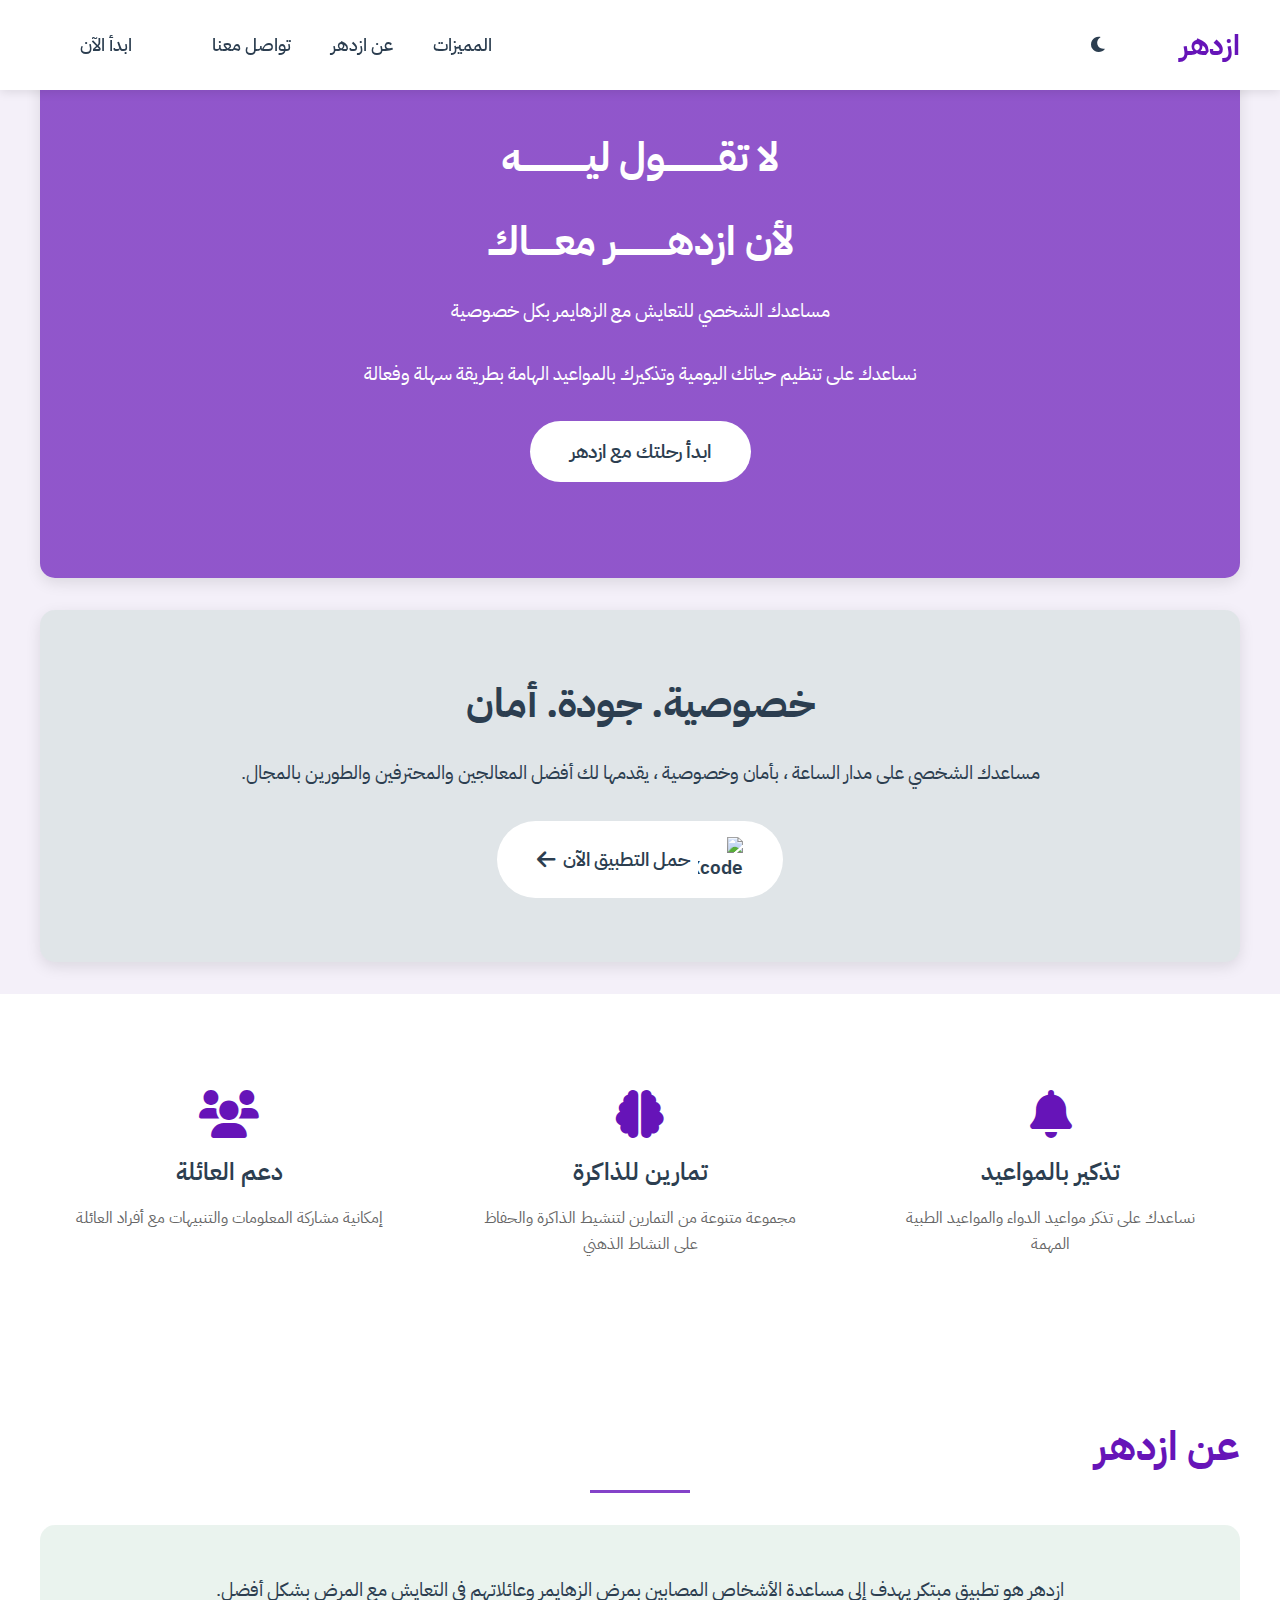
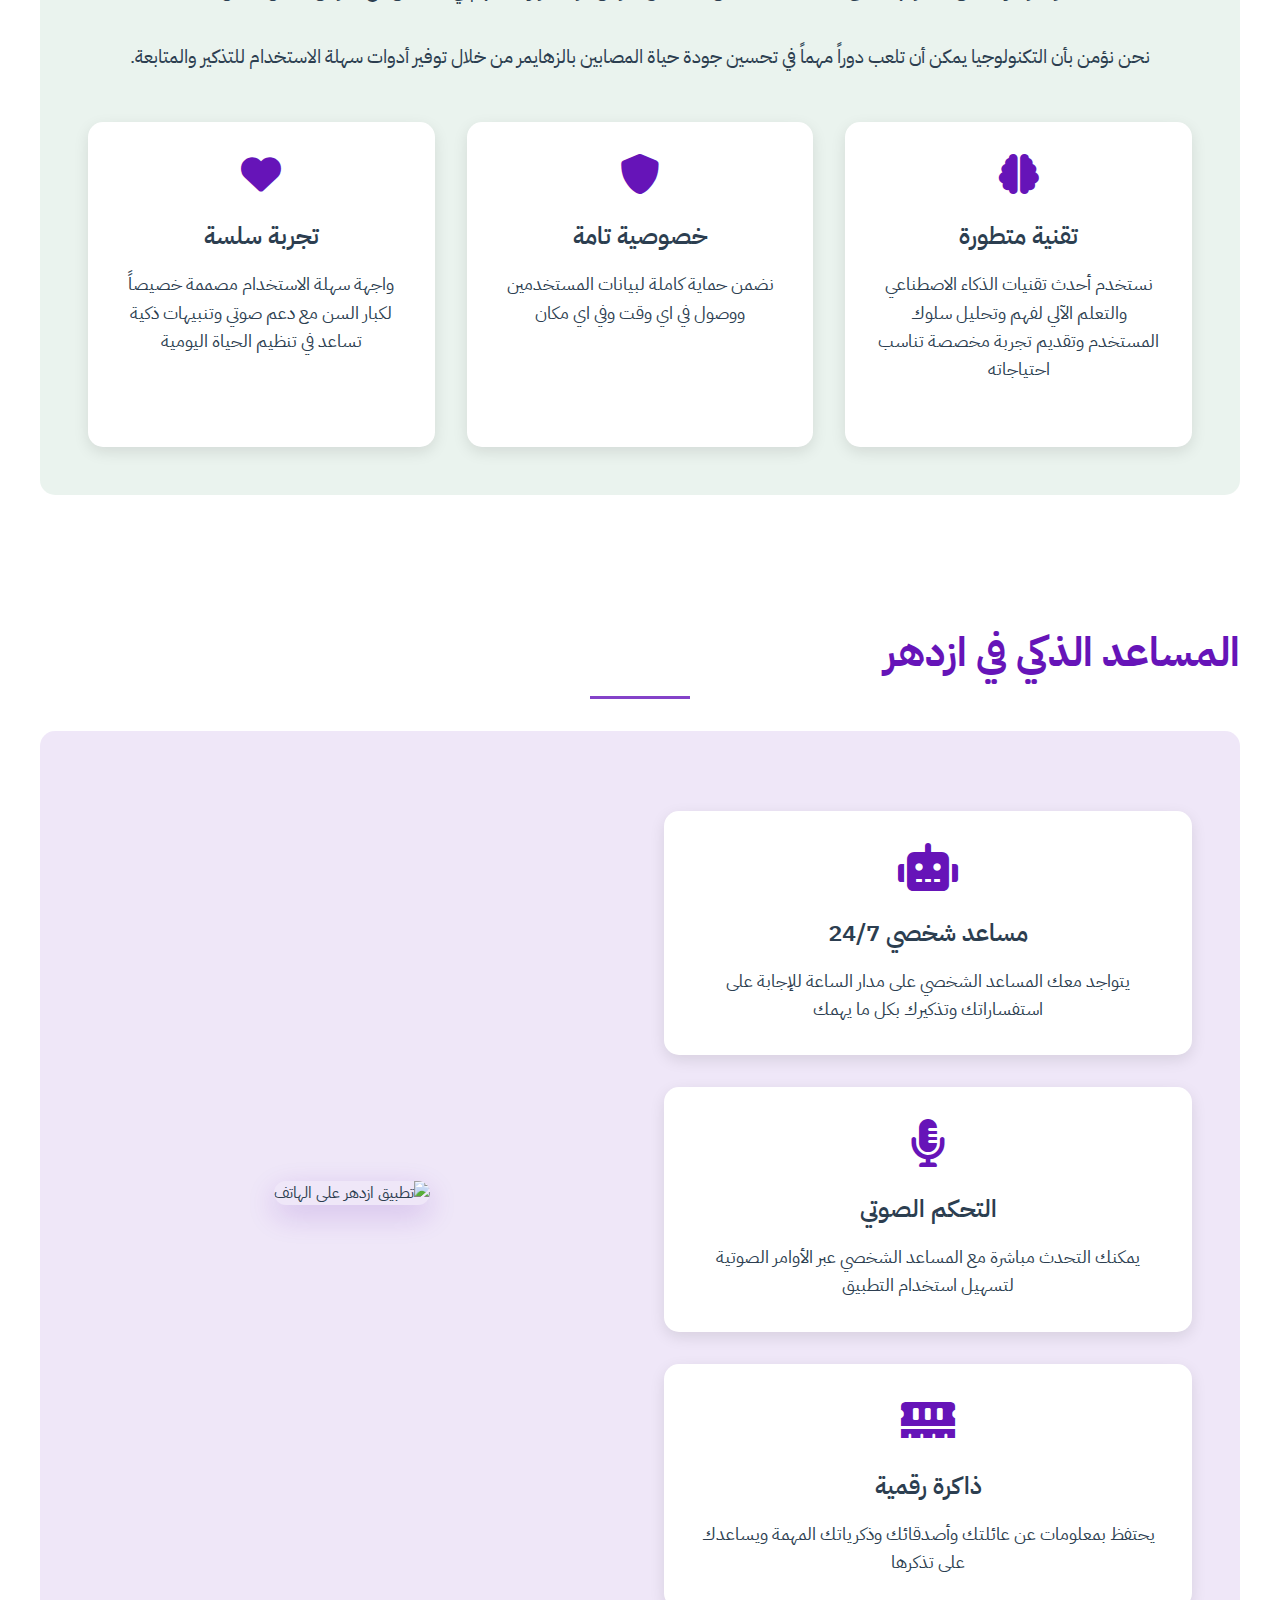
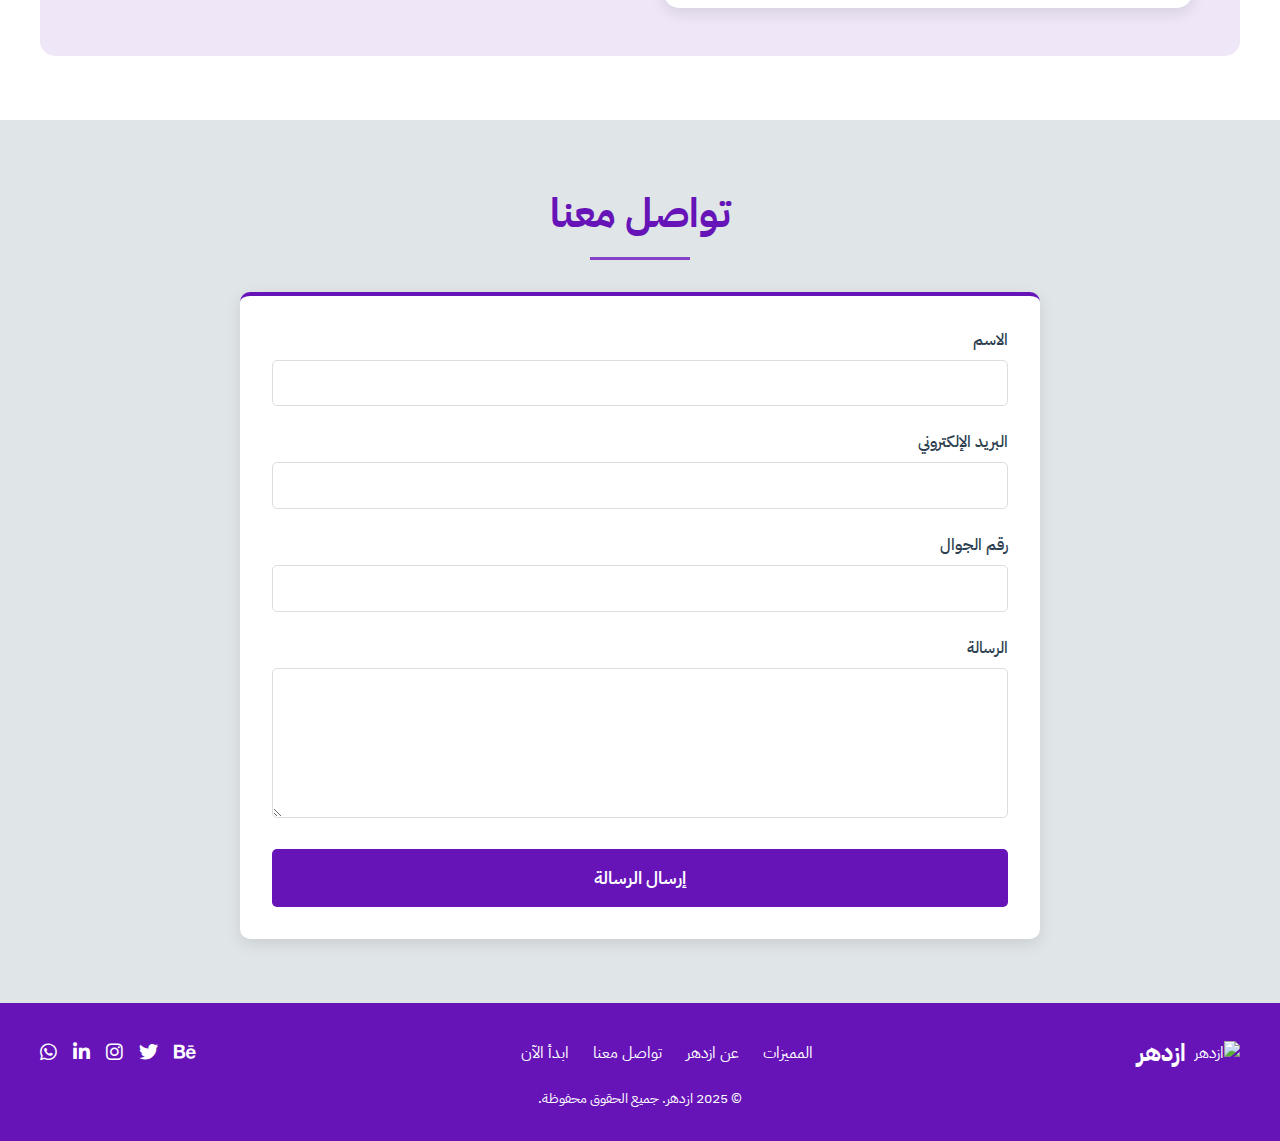
==== commit 78f90dc7: "Update home.html" ====
--- a/home.html
+++ b/home.html
@@ -765,6 +765,65 @@
             
             .ai-feature-card {
                 padding: 1.5rem;
+            }
+        }
+
+        .about-features {
+            display: grid;
+            grid-template-columns: repeat(auto-fit, minmax(280px, 1fr));
+            gap: 2rem;
+            margin-top: 3rem;
+        }
+
+        .feature-box {
+            background: var(--white);
+            padding: 2rem;
+            border-radius: 15px;
+            text-align: center;
+            transition: all 0.3s ease;
+            box-shadow: 0 5px 15px rgba(0, 0, 0, 0.1);
+        }
+
+        .feature-box:hover {
+            transform: translateY(-10px);
+            box-shadow: 0 15px 30px rgba(102, 20, 184, 0.2);
+        }
+
+        .feature-box i {
+            font-size: 2.5rem;
+            color: var(--primary-color);
+            margin-bottom: 1.5rem;
+        }
+
+        .feature-box h3 {
+            font-size: 1.5rem;
+            color: var(--text-color);
+            margin-bottom: 1rem;
+            font-weight: 600;
+        }
+
+        .feature-box p {
+            color: var(--text-color);
+            line-height: 1.6;
+            font-size: 1.1rem;
+        }
+
+        @media (max-width: 768px) {
+            .about-features {
+                grid-template-columns: 1fr;
+                gap: 1.5rem;
+            }
+            
+            .feature-box {
+                padding: 1.5rem;
+            }
+            
+            .feature-box h3 {
+                font-size: 1.3rem;
+            }
+            
+            .feature-box p {
+                font-size: 1rem;
             }
         }
     </style>
@@ -838,21 +897,24 @@
                 <div class="about-text">
                     <p>ازدهر هو تطبيق مبتكر يهدف إلى مساعدة الأشخاص المصابين بمرض الزهايمر وعائلاتهم في التعايش مع المرض بشكل أفضل.</p>
                     <p>نحن نؤمن بأن التكنولوجيا يمكن أن تلعب دوراً مهماً في تحسين جودة حياة المصابين بالزهايمر من خلال توفير أدوات سهلة الاستخدام للتذكير والمتابعة.</p>
-                    <div class="about-stats">
-                        <div class="stat-item">
-                            <i class="fas fa-users"></i>
-                            <h3>+0000</h3>
-                            <p>مستخدم نشط</p>
+                    
+                    <div class="about-features">
+                        <div class="feature-box">
+                            <i class="fas fa-brain"></i>
+                            <h3>تقنية متطورة</h3>
+                            <p>نستخدم أحدث تقنيات الذكاء الاصطناعي والتعلم الآلي لفهم وتحليل سلوك المستخدم وتقديم تجربة مخصصة تناسب احتياجاته</p>
                         </div>
-                        <div class="stat-item">
-                            <i class="fas fa-star"></i>
-                            <h3>0.0</h3>
-                            <p>تقييم التطبيق</p>
+                        
+                        <div class="feature-box">
+                            <i class="fas fa-shield-alt"></i>
+                            <h3>خصوصية تامة</h3>
+                            <p>نضمن حماية كاملة لبيانات المستخدمين ووصول في اي وقت وفي اي مكان</p>
                         </div>
-                        <div class="stat-item">
-                            <i class="fas fa-clock"></i>
-                            <h3>24/7</h3>
-                            <p>دعم متواصل</p>
+                        
+                        <div class="feature-box">
+                            <i class="fas fa-heart"></i>
+                            <h3>تجربة سلسة</h3>
+                            <p>واجهة سهلة الاستخدام مصممة خصيصاً لكبار السن مع دعم صوتي وتنبيهات ذكية تساعد في تنظيم الحياة اليومية</p>
                         </div>
                     </div>
                 </div>
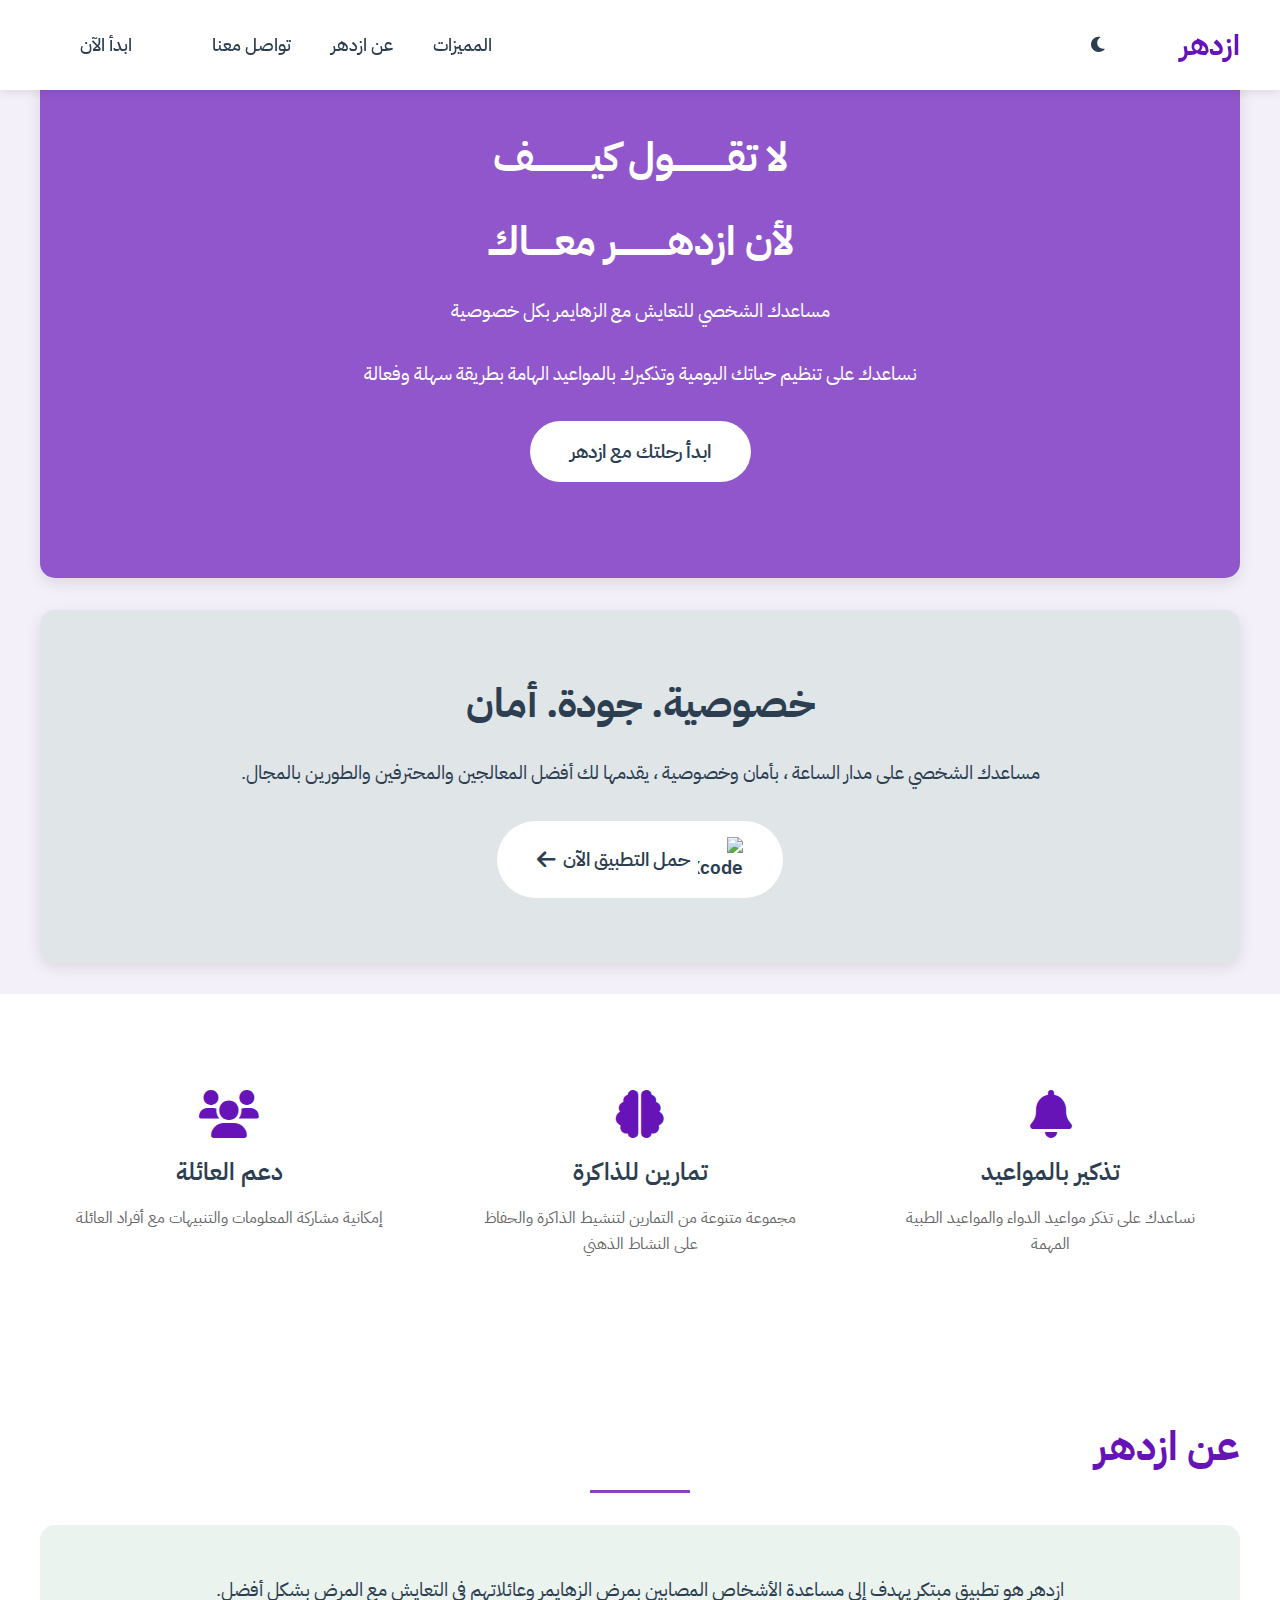
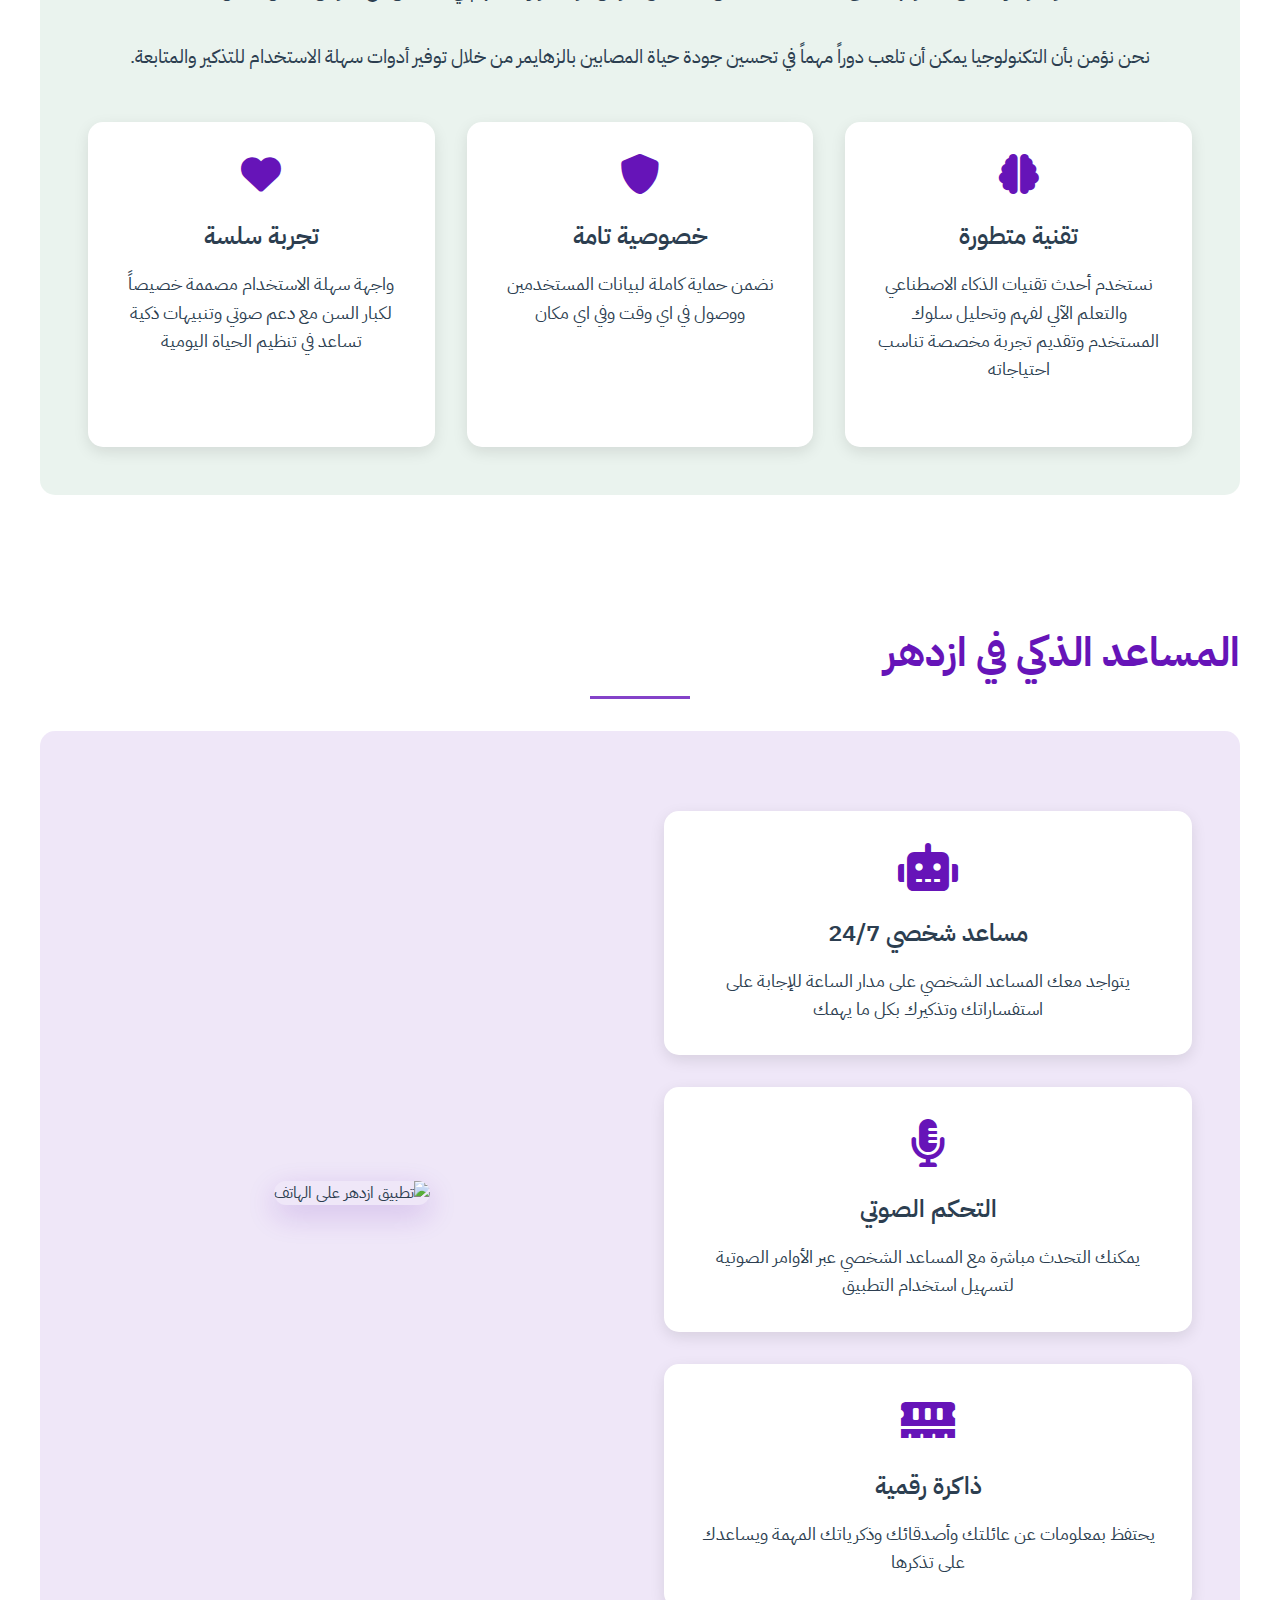
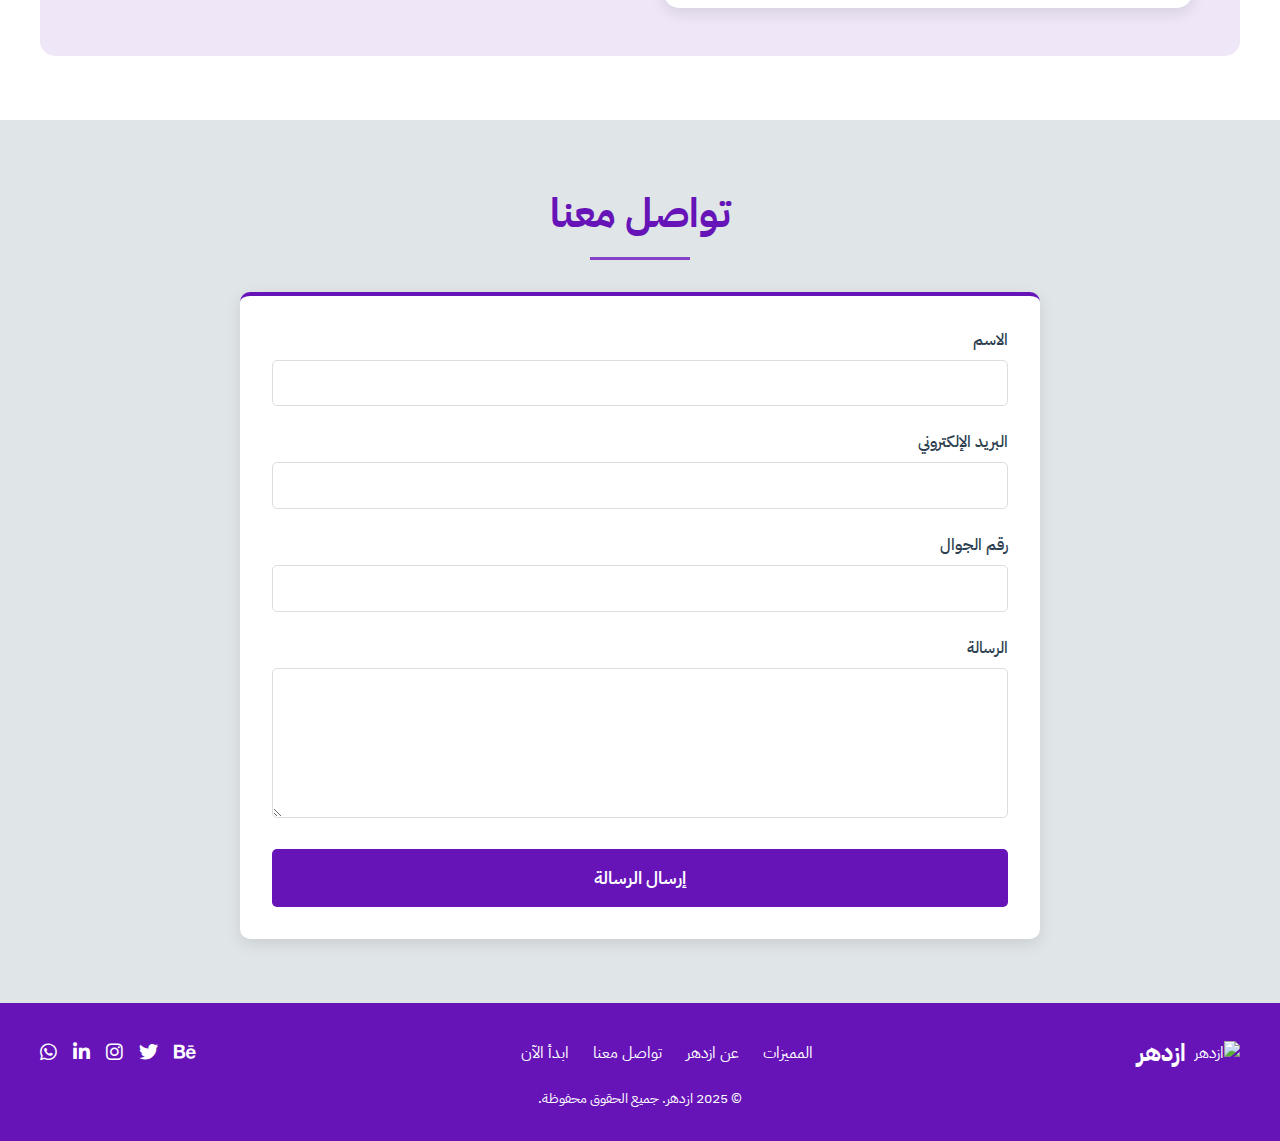
==== commit 17c213c9: "Update home.html" ====
--- a/home.html
+++ b/home.html
@@ -849,7 +849,7 @@
 
     <section class="hero">
         <div class="hero-content">
-            <h1>لا تقـــــــــــــول ليــــــــــــــــه</h1>
+            <h1>لا تقـــــــــــــول كيــــــــــــــف </h1>
             <h1>لأن ازدهــــــــــــر معــــــاك</h1>
             <p>مساعدك الشخصي للتعايش مع الزهايمر بكل خصوصية</p>
             <p>نساعدك على تنظيم حياتك اليومية وتذكيرك بالمواعيد الهامة بطريقة سهلة وفعالة</p>
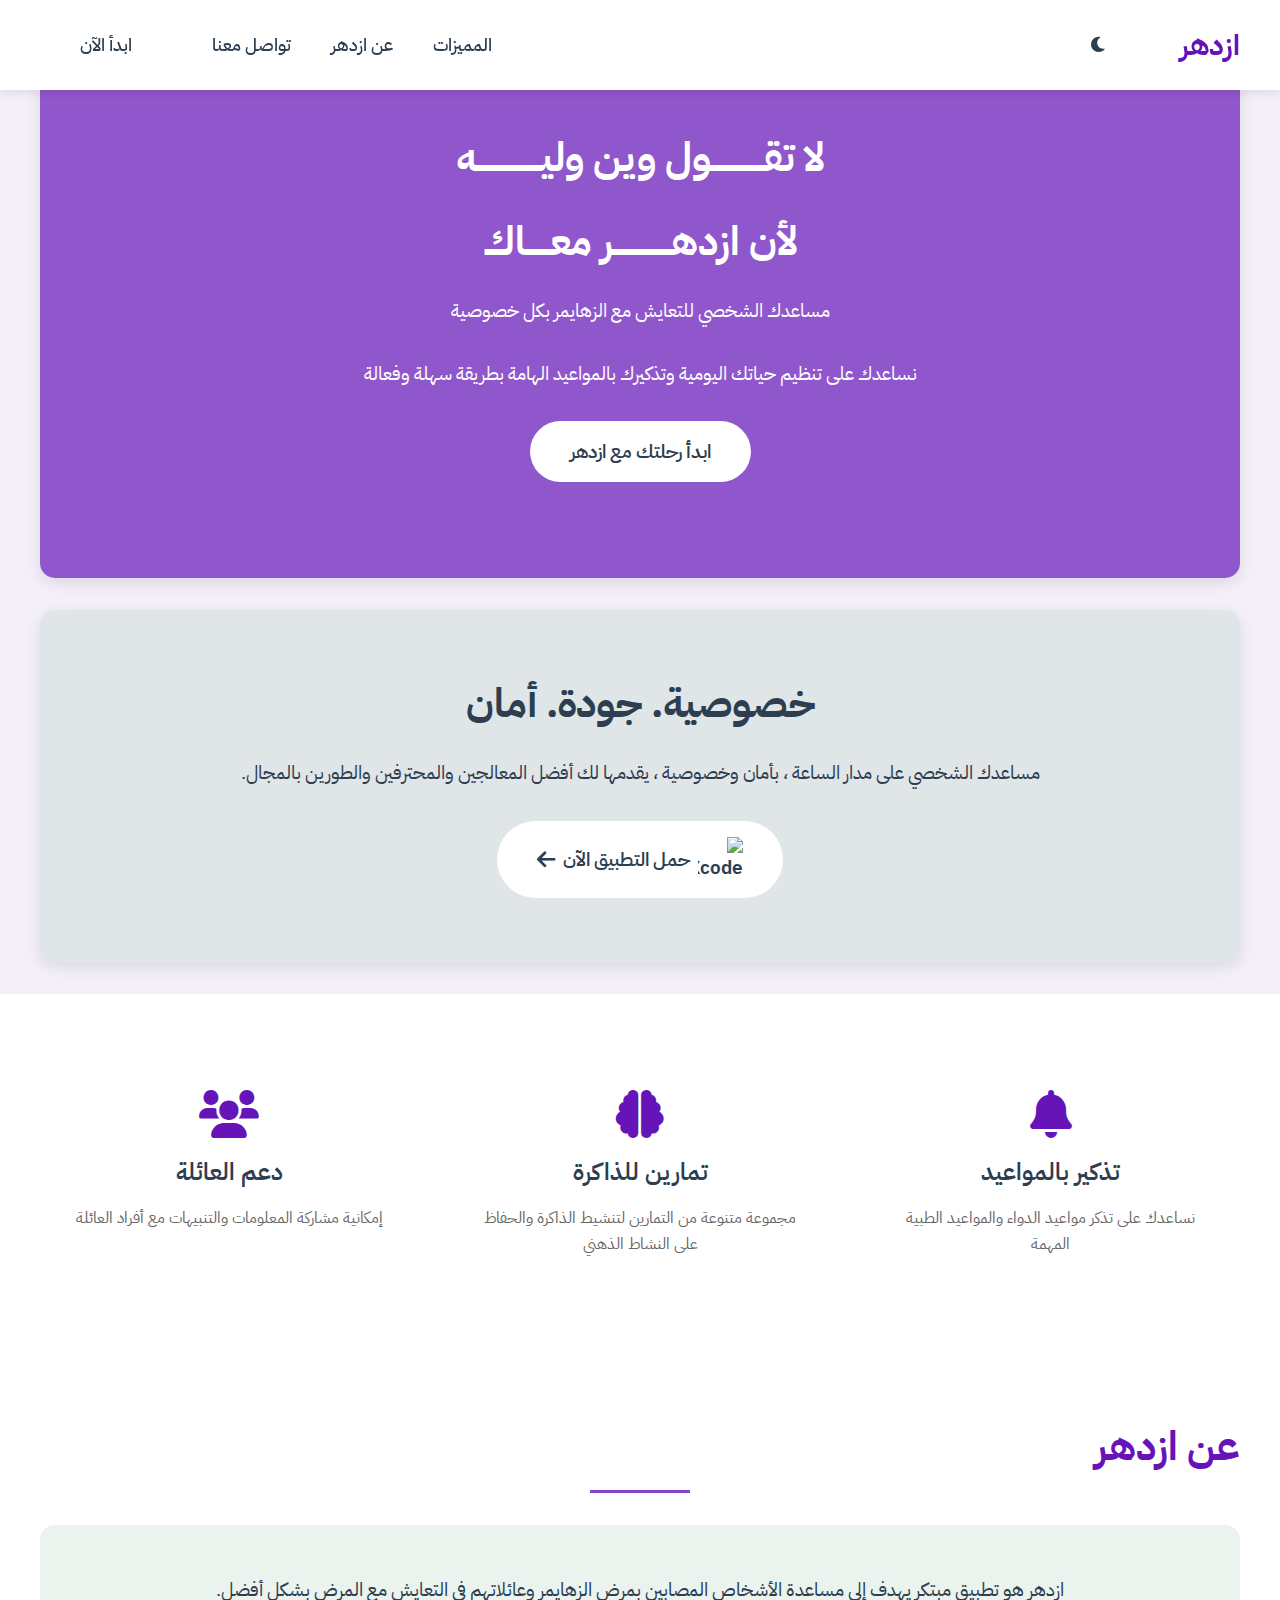
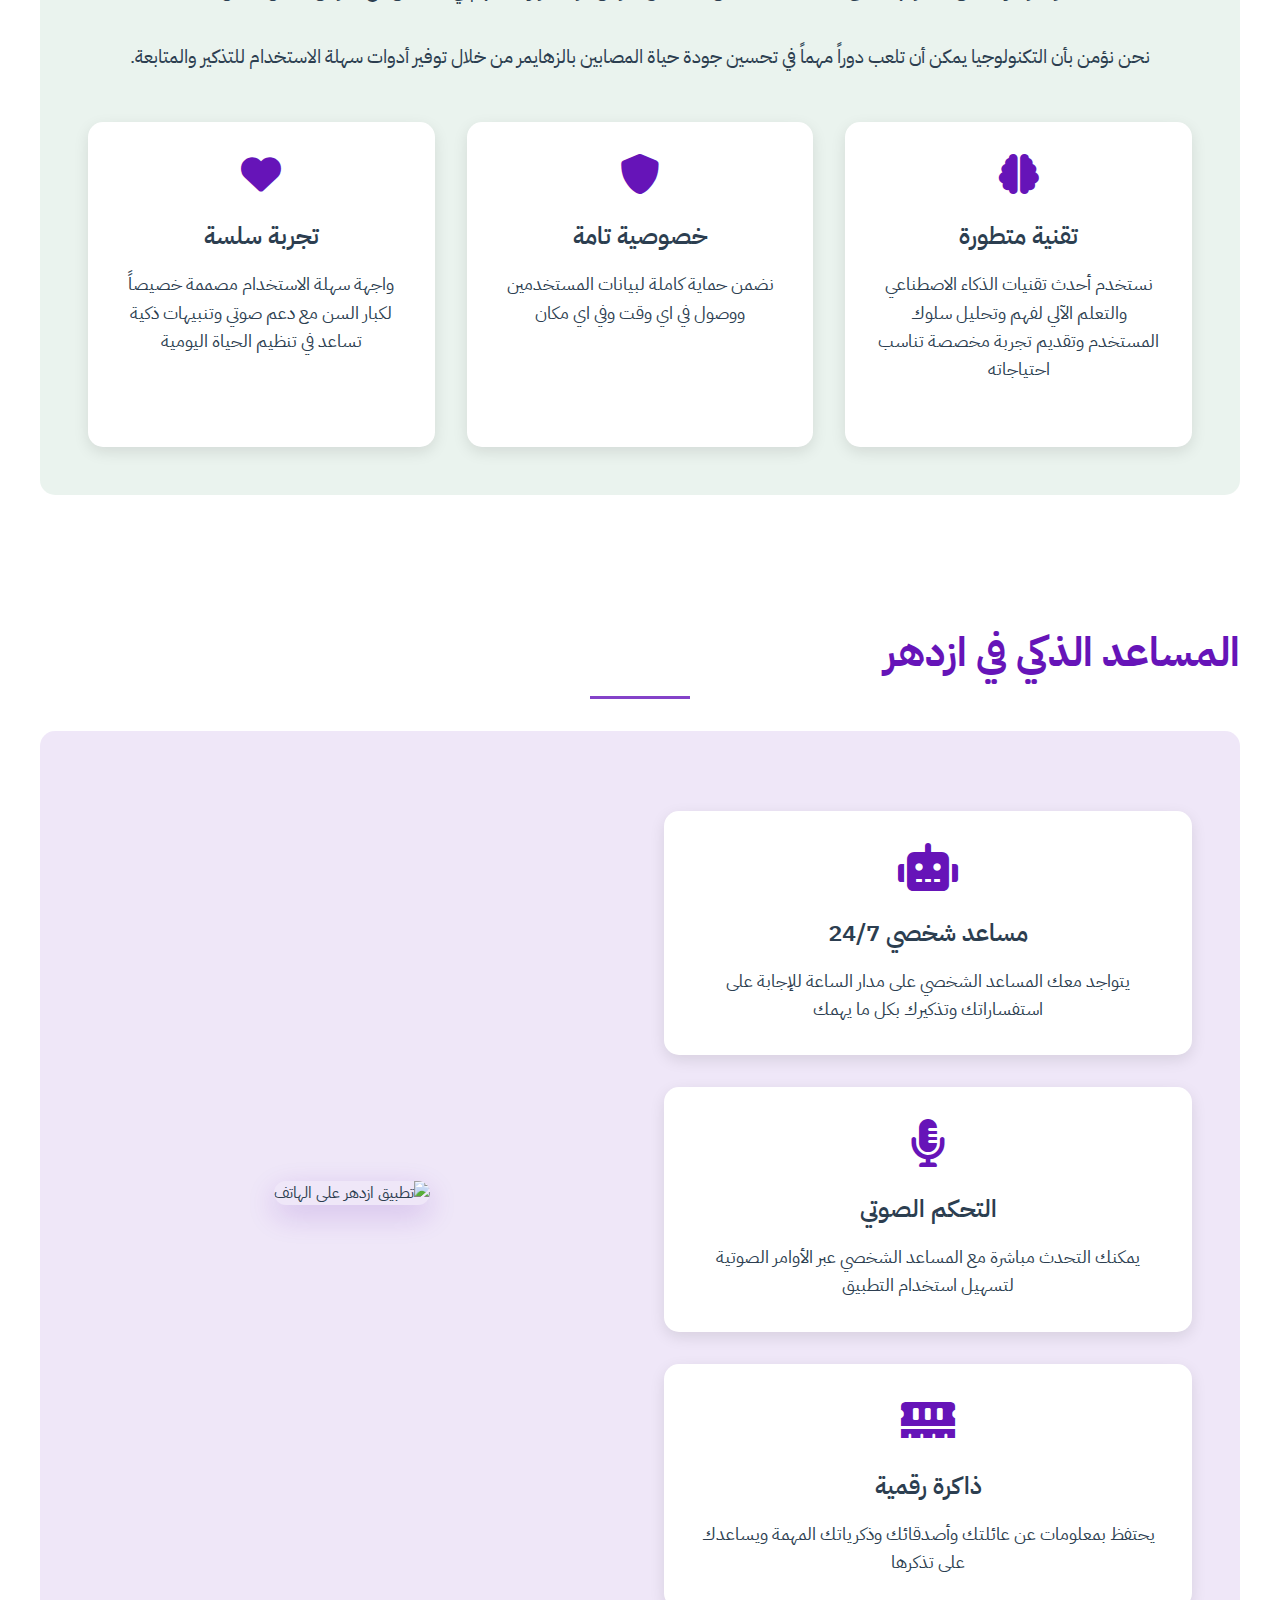
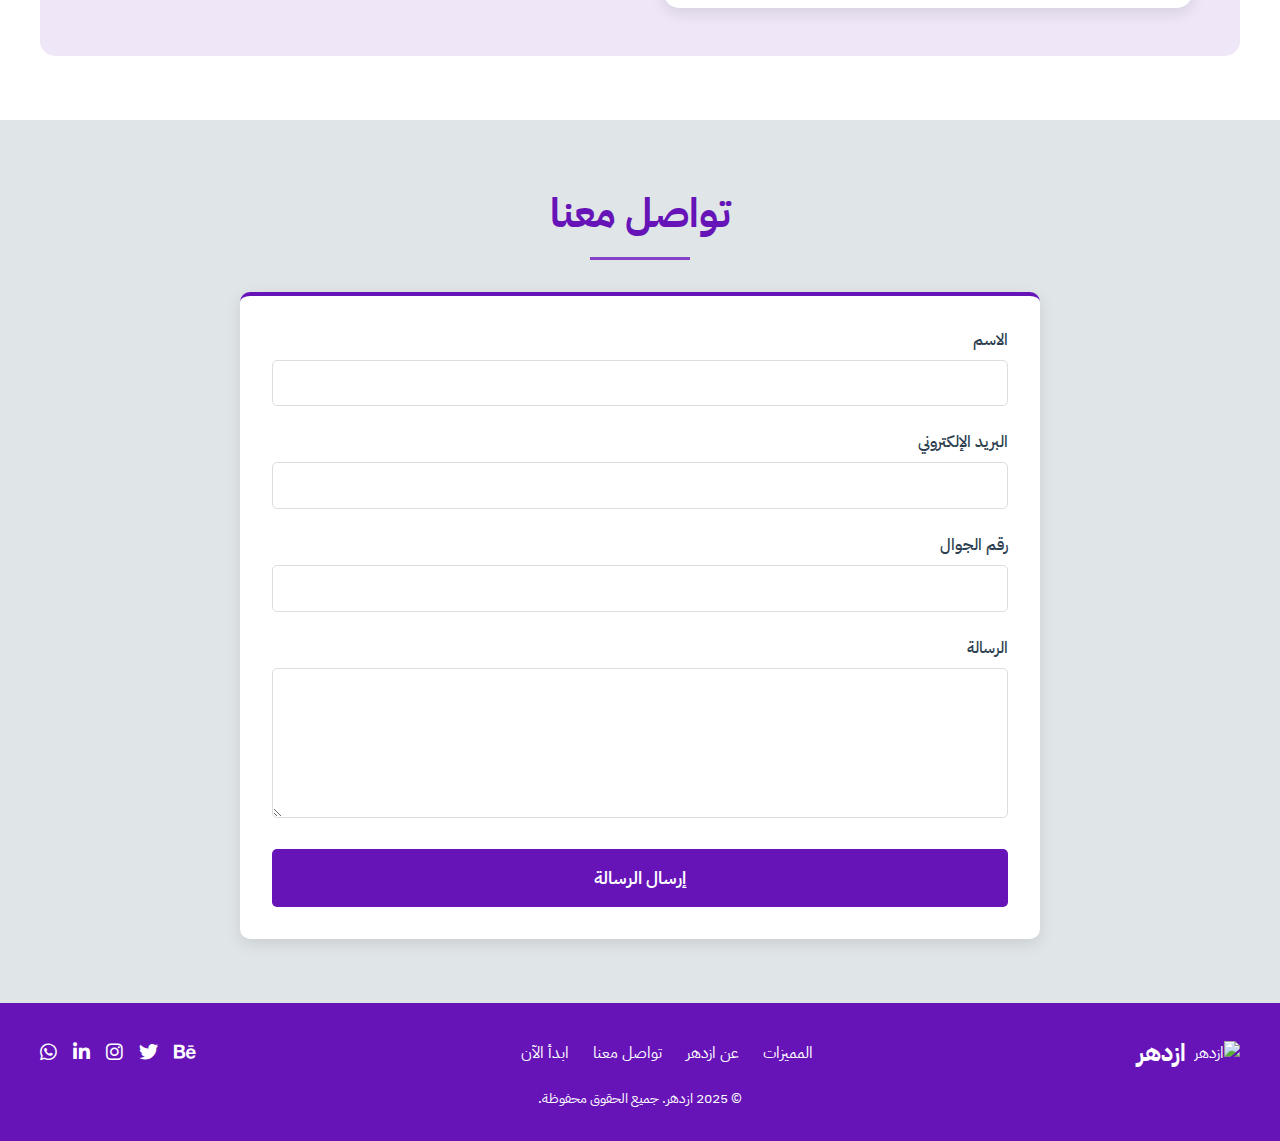
==== commit 51b28c0d: "Update home.html" ====
--- a/home.html
+++ b/home.html
@@ -849,8 +849,8 @@
 
     <section class="hero">
         <div class="hero-content">
-            <h1>لا تقـــــــــــــول كيــــــــــــــف </h1>
-            <h1>لأن ازدهــــــــــــر معــــــاك</h1>
+            <h1>لا تقـــــــــــــول وين وليــــــــــــــــه</h1>
+            <h1>لأن ازدهــــــــــــــر معــــــاك</h1>
             <p>مساعدك الشخصي للتعايش مع الزهايمر بكل خصوصية</p>
             <p>نساعدك على تنظيم حياتك اليومية وتذكيرك بالمواعيد الهامة بطريقة سهلة وفعالة</p>
             <a href="index.html" class="cta-button">ابدأ رحلتك مع ازدهر</a>
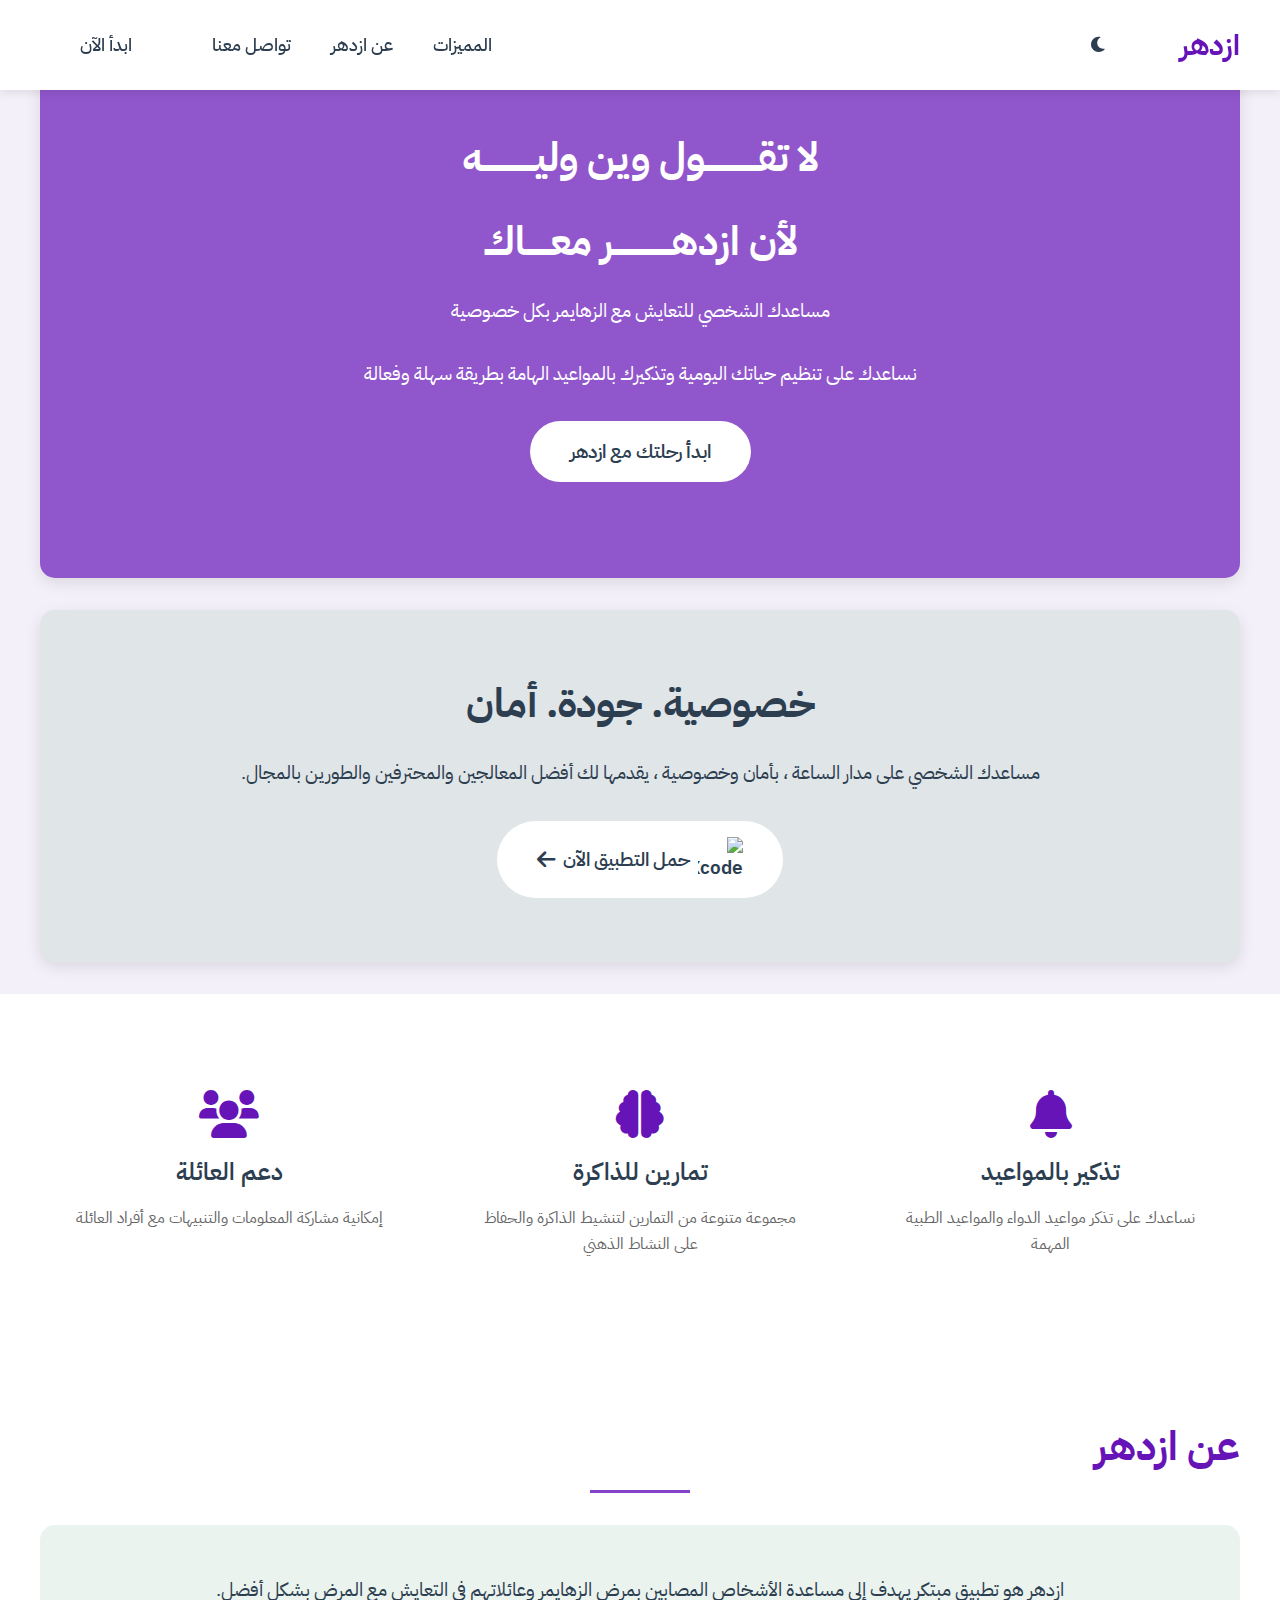
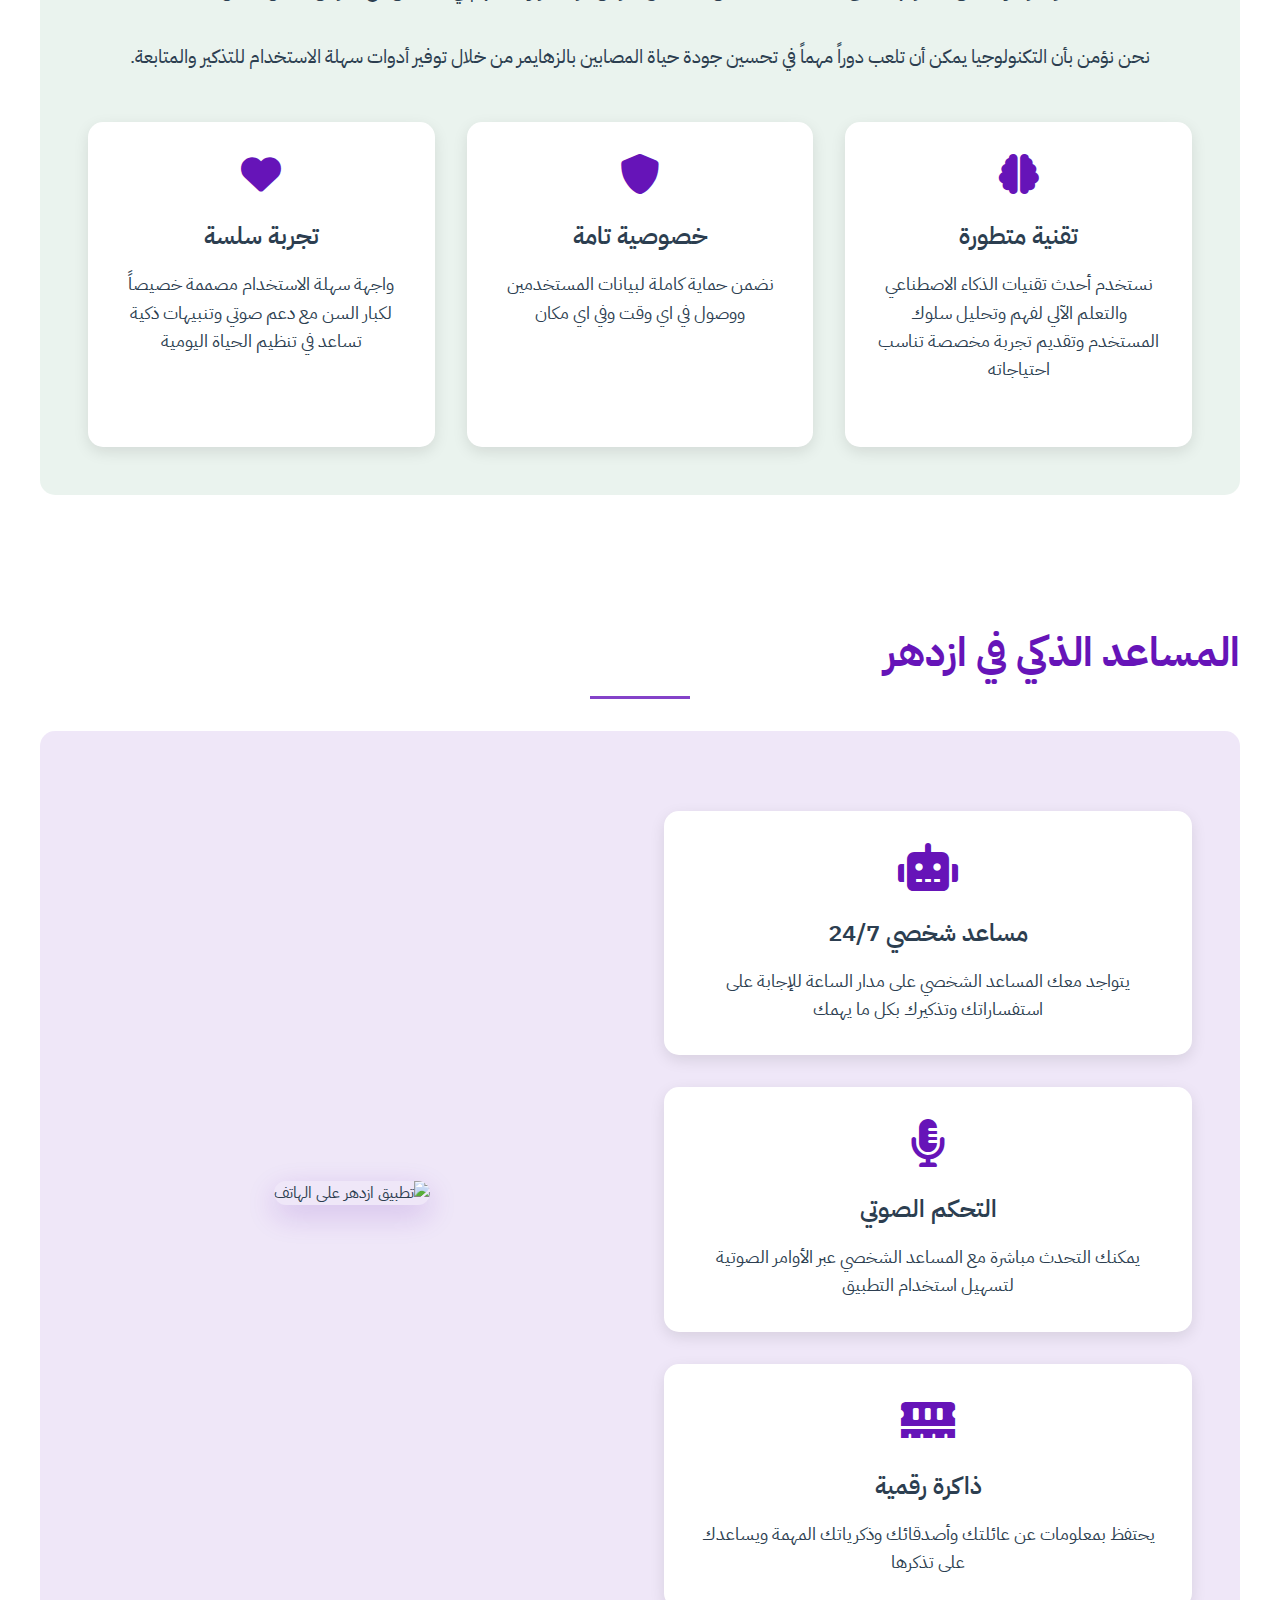
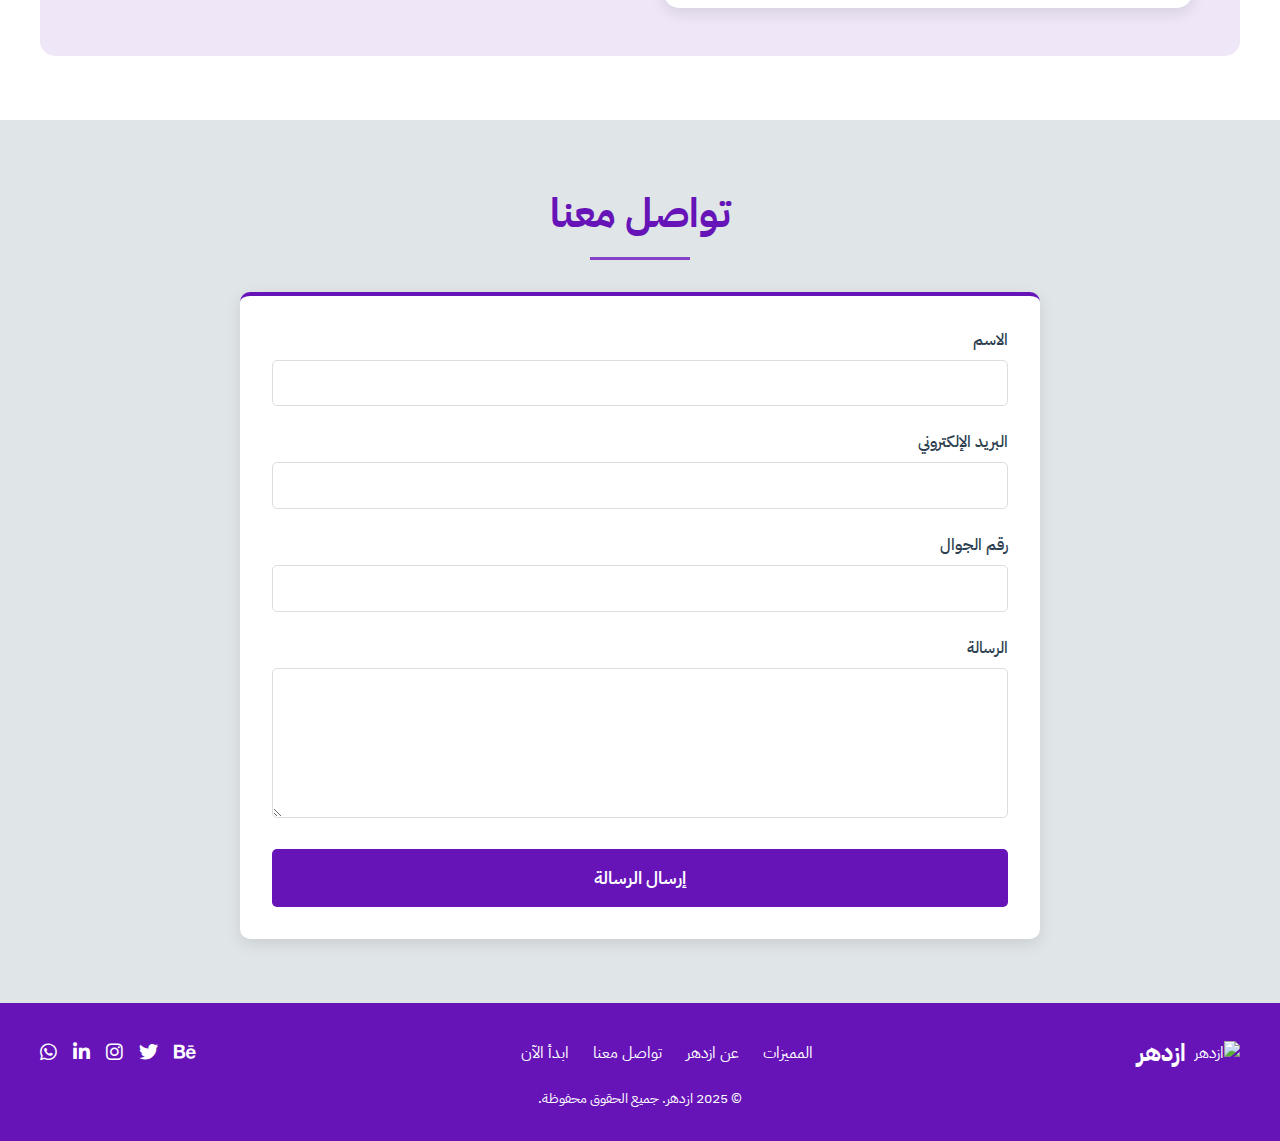
==== commit e577283a: "Update home.html" ====
--- a/home.html
+++ b/home.html
@@ -849,7 +849,7 @@
 
     <section class="hero">
         <div class="hero-content">
-            <h1>لا تقـــــــــــــول وين وليــــــــــــــــه</h1>
+            <h1>لا تقـــــــــــــول وين وليـــــــــــــه</h1>
             <h1>لأن ازدهــــــــــــــر معــــــاك</h1>
             <p>مساعدك الشخصي للتعايش مع الزهايمر بكل خصوصية</p>
             <p>نساعدك على تنظيم حياتك اليومية وتذكيرك بالمواعيد الهامة بطريقة سهلة وفعالة</p>
